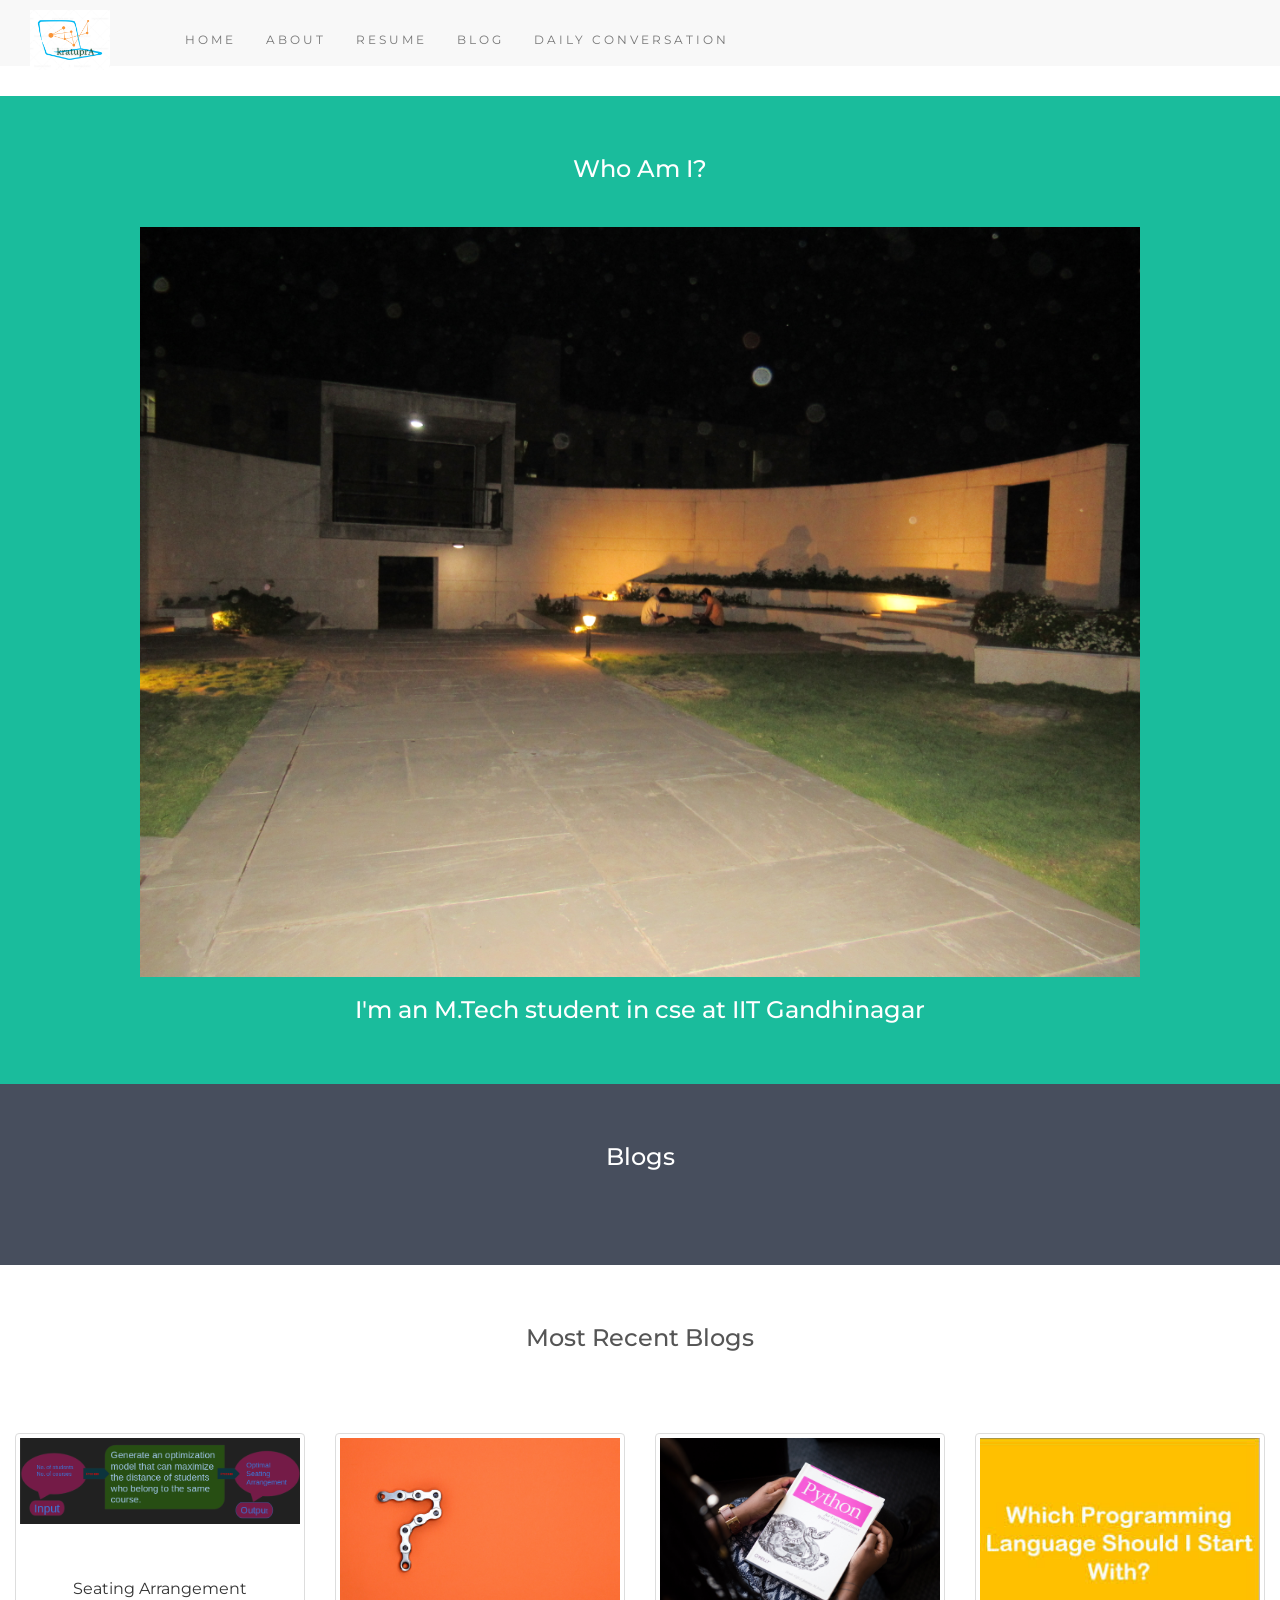
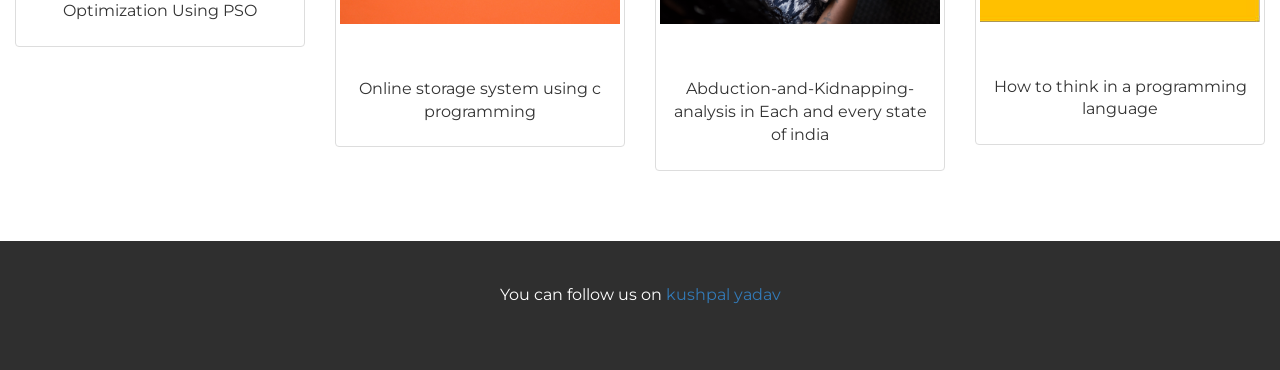
==== index.html @ 4f5bcd72 "Update index.html" ====
<!DOCTYPE html>
<html lang="en">
<head>
  <title>kratuprA</title>
  <meta charset="utf-8">
  <meta name="viewport" content="width=device-width, initial-scale=1">
  <link rel="stylesheet" href="https://maxcdn.bootstrapcdn.com/bootstrap/3.3.7/css/bootstrap.min.css">
  <link href="https://fonts.googleapis.com/css?family=Montserrat" rel="stylesheet">
  <script src="https://ajax.googleapis.com/ajax/libs/jquery/3.3.1/jquery.min.js"></script>
  <script src="https://maxcdn.bootstrapcdn.com/bootstrap/3.3.7/js/bootstrap.min.js"></script>
  <style>
  body {
    font: 20px Montserrat, sans-serif;
    line-height: 1.8;
    color: #f5f6f7;
  }
  div.polaroid {
  background-color: #001a1a; 
  box-shadow: 0 4px 8px 0 rgba(0, 0, 0, 0.2), 0 6px 20px 0 rgba(0, 0, 0, 0.19);
}  
  .centered {
  position: absolute;
  top: 50%;
  left: 50%;
  background-color:white;  
  transform: translate(-50%, -50%);
}  
  p {font-size: 16px;}
  .margin {margin-bottom: 45px;}
  .bg-1 { 
     margin-top:30px;
    background-color: #1abc9c; /* Green */
    color: #ffffff;
  }
  .bg-2 { 
    background-color: #474e5d; /* Dark Blue */
    color: #ffffff;
  }
  .bg-3 { 
    background-color: #ffffff; /* White */
    color: #555555;
  }
  .bg-4 { 
    background-color: #2f2f2f; /* Black Gray */
    color: #fff;
  }
  .container-fluid {
    padding-top: 40px;
    padding-bottom: 50px;
  }
  .navbar {
    padding-top: 15px;
    padding-bottom: 1px;
    border: 0;
    border-radius: 0;
    margin-bottom: 0;
    font-size: 12px;
    letter-spacing: 3px;
  }
  .navbar-nav  li a:hover {
    color: #1abc9c !important;
  }
  </style>
</head>
<body>

<!-- Navbar -->
<nav class="navbar navbar-default">
  <div class="container">
    <div class="navbar-header">
      <button type="button" class="navbar-toggle" data-toggle="collapse" data-target="#myNavbar">
        <span class="icon-bar"></span>
        <span class="icon-bar"></span>
        <span class="icon-bar"></span>                        
      </button>
      <p>
       <a class="navbar-brand" href="index.html">
      <img src="logo.png" class="img-responsive margin" style="position: absolute;margin-left:-40px;margin-top:-20px; " width="80" height="80" alt="Image">
      </a></p>
    </div>
    <div class="collapse navbar-collapse" id="myNavbar" style="position: absolute; padding-left:100px;z-index:1;">
      <ul class="nav navbar-nav navbar-right">
        <li><a href="index.html">HOME</a></li>
        <li><a href="about.html">ABOUT</a></li>
        <li><a href="resume.html">RESUME</a></li>
        <li><a href="blog.html">BLOG</a></li>
         <li><a href="daily_c.html">DAILY CONVERSATION</a></li>
      </ul>
    </div>
  </div>
</nav>
<!-- First Container -->
<div class="container-fluid bg-1 text-center">
  <h3 class="margin">Who Am I?</h3>
  <img src="back.jpg" class="img-responsive" width="80%" style="display:inline" alt="kush">
  
  <h3>I'm an M.Tech student in cse at IIT Gandhinagar</h3>
</div>

<!-- Second Container -->
<div class="container-fluid bg-2 text-center">
  <h3 class="margin">Blogs</h3>
  <p></p>
</div>

<!-- Third Container (Grid) -->
<div class="container-fluid bg-3 text-center">    
  <h3 class="margin">Most Recent Blogs</h3><br>
  <div class="row">
    <div class="col-md-3">
      <div class="thumbnail">
        <a href="https://medium.com/@yadavkush76/seating-arrangement-optimization-using-pso-particle-swarm-optimization-b7c608743355?postPublishedType=repub" target="_blank">
          <img src="kushpal_seat_arrangement.png" class="img-responsive margin" alt="Lights" style="width:100%">
          <div class="caption">
            <p>Seating Arrangement Optimization Using PSO</p>
          </div>
        </a>
      </div>
      </div>
    <div class="col-md-3">
      <div class="thumbnail">
        <a href="https://github.com/kushpal/Online-cloud-storage-system-using-C/blob/master/README.md" target="_blank">
          <img src="1st.jpg" class="img-responsive margin" alt="Lights" style="width:100%">
          <div class="caption">
            <p>Online storage system using c programming</p>
          </div>
        </a>
      </div>
      </div>
 <div class="col-md-3">
      <div class="thumbnail">
        <a href="https://github.com/kushpal/Abduction-and-Kidnapping-analysis/blob/master/README.md" target="_blank">
          <img src="2nd.jpg" class="img-responsive margin" alt="Lights" style="width:100%">
          <div class="caption">
            <p>Abduction-and-Kidnapping-analysis in Each and every state of india</p>
          </div>
        </a>
      </div>
   </div>
      <div class="col-md-3">
      <div class="thumbnail">
        <a href="https://github.com/kushpal/How-to-think-in-a-programming-language" target="_blank">
          <img src="language.jpeg" class="img-responsive margin" alt="Lights" style="width:100%">
          <div class="caption">
            <p>How to think in a programming language</p>
          </div>
        </a>
      </div>
      
</div>
    
  </div>
  </div>
<!-- Footer -->
<footer class="container-fluid bg-4 text-center">
  <p>You can follow us on <a href="about.html">kushpal yadav</a></p> 
</footer>

</body>
</html>
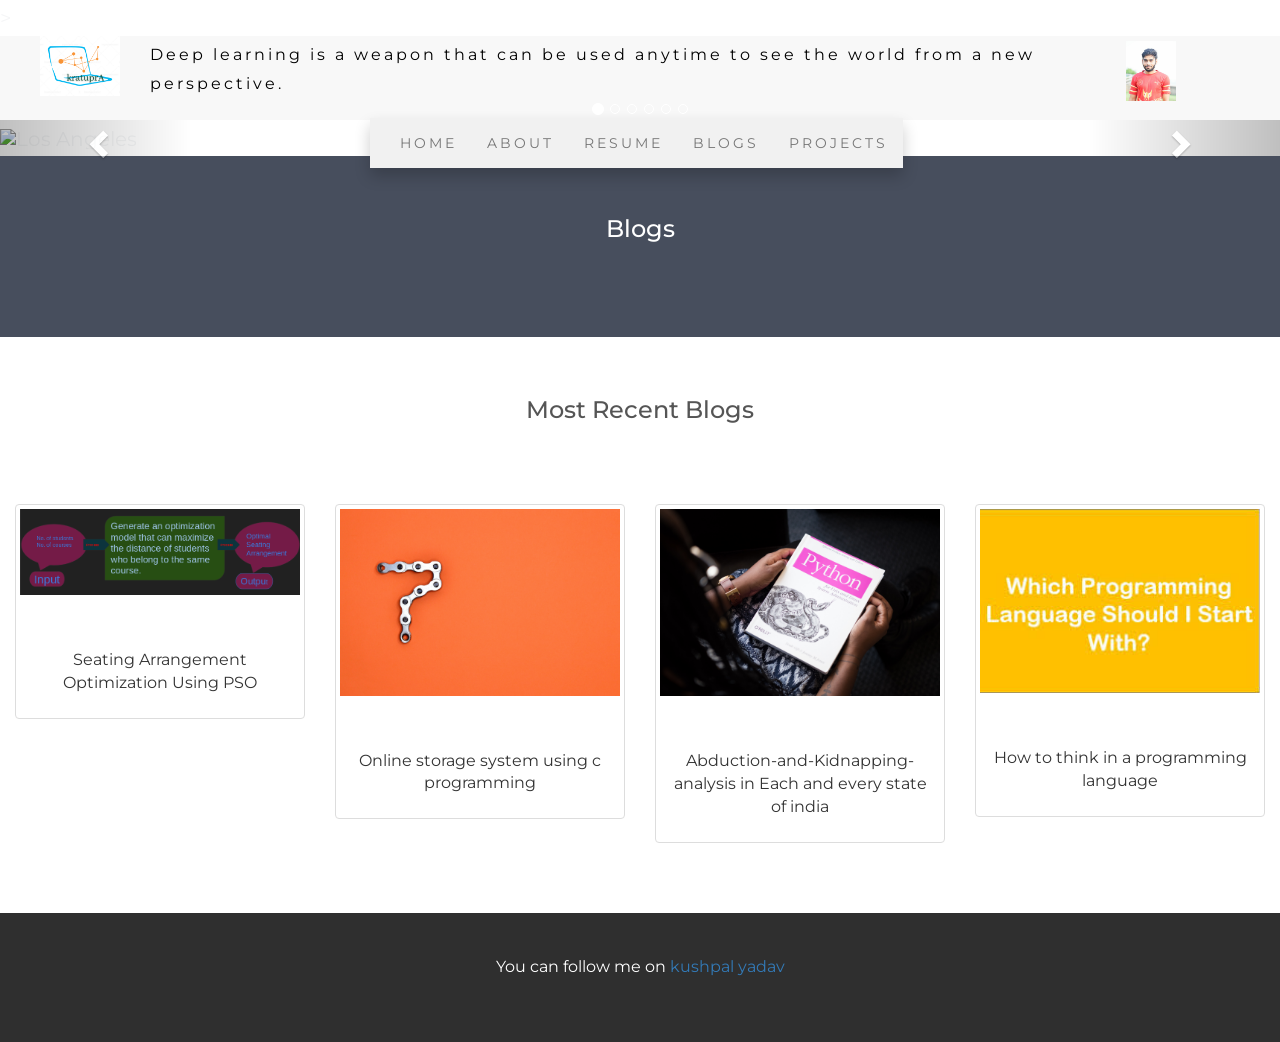
==== commit 1becf6a0: "Update index.html" ====
--- a/index.html
+++ b/index.html
@@ -6,8 +6,10 @@
   <meta name="viewport" content="width=device-width, initial-scale=1">
   <link rel="stylesheet" href="https://maxcdn.bootstrapcdn.com/bootstrap/3.3.7/css/bootstrap.min.css">
   <link href="https://fonts.googleapis.com/css?family=Montserrat" rel="stylesheet">
-  <script src="https://ajax.googleapis.com/ajax/libs/jquery/3.3.1/jquery.min.js"></script>
-  <script src="https://maxcdn.bootstrapcdn.com/bootstrap/3.3.7/js/bootstrap.min.js"></script>
+  <meta name="viewport" content="width=device-width, initial-scale=1">
+  <link rel="stylesheet" href="https://maxcdn.bootstrapcdn.com/bootstrap/3.4.1/css/bootstrap.min.css">
+  <script src="https://ajax.googleapis.com/ajax/libs/jquery/3.4.1/jquery.min.js"></script>
+  <script src="https://maxcdn.bootstrapcdn.com/bootstrap/3.4.1/js/bootstrap.min.js"></script>
   <style>
   body {
     font: 20px Montserrat, sans-serif;
@@ -54,13 +56,78 @@
     border: 0;
     border-radius: 0;
     margin-bottom: 0;
-    font-size: 12px;
+    font-size: 14px;
     letter-spacing: 3px;
   }
   .navbar-nav  li a:hover {
     color: #1abc9c !important;
   }
+
+
+
+.dropdown-content {
+  display: none;
+  position: absolute;
+  background-color: #f1f1f1;
+  min-width: 160px;
+  overflow: auto;
+  box-shadow: 0px 8px 16px 0px rgba(0,0,0,0.2);
+  z-index: 1;
+}
+
+.dropdown-content a {
+  color: black;
+  padding: 12px 16px;
+  text-decoration: none;
+  display: block;
+}
+
+.dropdown a:hover {
+	background-color: #ddd; 
+}
+
+.show {
+	display: block;
+}
+
+
+
+.clearfix {
+  overflow: auto;
+  text-decoration: none;
+  margin-left:80px;
+  margin-top: -20px;
+
+}
+
+.img2 {
+  float: right;
+}
+
+
+.sidenav{background-color:#111;height:98%;left:0;overflow-x:hidden;padding-top:60px;position:fixed;top:0;transition:.5s;width:0;z-index:2;}
+.sidenavR{background-color:#111;height:98%;overflow-x:hidden;padding-top:60px;  position:fixed;right:0;top:0;transition:.5s;width:0;z-index:2;}
+.sidenav a,.sidenavR a{color:#818181;display:block;font-size:25px;padding:8px 8px 8px 32px;text-decoration:none;transition:.3s;}
+.sidenav a:hover,.offcanvas a:focus,.sidenavR a:hover,.offcanvas a:focus{color:#f1f1f1;}
+.sidenav .closebtn,.sidenavR .closebtn{font-size:36px;margin-left:50px;position:absolute;right:25px;top:0;}
+@media screen and max-height 450px {
+.sidenav,.sidenavR{padding-top:15px; }
+.sidenav a,.sidenavR a{font-size:18px;}
+}
+
+
   </style>
+
+<script type="text/javascript"> 
+
+    function openNavR() {
+        document.getElementById("mySidenavR").style.width = "450px";
+    }
+
+    function closeNavR() {
+        document.getElementById("mySidenavR").style.width = "0";
+    }</script>>
+
 </head>
 <body>
 
@@ -74,28 +141,113 @@
         <span class="icon-bar"></span>                        
       </button>
       <p>
-       <a class="navbar-brand" href="index.html">
-      <img src="logo.png" class="img-responsive margin" style="position: absolute;margin-left:-40px;margin-top:-20px; " width="80" height="80" alt="Image">
-      </a></p>
+       <a class="navbar-brand" href="index.html" >
+      <img src="logo.png" class="img-responsive margin" style="position: absolute;margin-left:-30px;margin-top:-30px; " width="80" height="60" alt="Image">
+      </a>
+<div class="clearfix">
+  <span style="font-size:30px;cursor:pointer" onclick="openNavR()">
+                <img class="img2" src="new_cv.jpg" alt="Pineapple" width="50" height="60"></span>
+  <p style="color: black;">Deep learning is a weapon that can be used anytime to see the world from a new perspective.</p>
+</div>
+
+  </p>
+
+
+<div id="mySidenavR" class="sidenavR">
+    <a href="javascript:void(0)" class="closebtn" onclick="closeNavR()">×</a>
+   <h3 style="text-align: center;">Hey.</h3>
+   <p style="padding-right:20px;padding-left: 20px;">Welcome. My name is Kushpal Yadav and I am from Gwalior, Madhya Pradesh, India and am now a rising 2nd-year student at IIT Gandhinagar pursuing a Master's degree in Computer Science. I am interested in software engineering, data science, and machine learning and am looking to apply those skills in the technology industry.</p>
+</div>
+
+
     </div>
-    <div class="collapse navbar-collapse" id="myNavbar" style="position: absolute; padding-left:100px;z-index:1;">
-      <ul class="nav navbar-nav navbar-right">
+    <div class="collapse navbar-collapse dropdown-content" id="myNavbar" style="margin-left:300px;margin-top:67px;">
+      <ul class="nav navbar-nav navbar-right ">
         <li><a href="index.html">HOME</a></li>
         <li><a href="about.html">ABOUT</a></li>
         <li><a href="resume.html">RESUME</a></li>
-        <li><a href="blog.html">BLOG</a></li>
-         <li><a href="daily_c.html">DAILY CONVERSATION</a></li>
+        <li><a href="blog.html">BLOGS</a></li>
+         <li><a href="daily_c.html">PROJECTS</a></li>
       </ul>
     </div>
   </div>
 </nav>
-<!-- First Container -->
-<div class="container-fluid bg-1 text-center">
-  <h3 class="margin">Who Am I?</h3>
-  <img src="back.jpg" class="img-responsive" width="80%" style="display:inline" alt="kush">
+
+  <div id="myCarousel" class="carousel slide" data-ride="carousel">
+    <!-- Indicators -->
+    <ol class="carousel-indicators">
+      <li data-target="#myCarousel" data-slide-to="0" class="active"></li>
+      <li data-target="#myCarousel" data-slide-to="1"></li>
+      <li data-target="#myCarousel" data-slide-to="2"></li>
+      <li data-target="#myCarousel" data-slide-to="3"></li>
+      <li data-target="#myCarousel" data-slide-to="4"></li>
+      <li data-target="#myCarousel" data-slide-to="5"></li>
+    </ol>
+
+    <!-- Wrapper for slides -->
+    <div class="carousel-inner">
+
+      <div class="item active">
+        <img src="gecom.gif" alt="Los Angeles" style="width:100%;display:inline-block;max-height:30%;">
+        <div class="carousel-caption">
+         
+          <p >source: ge.com </p>
+        </div>
+      </div>
+
+      <div class="item">
+        <img src="recroio.gif" alt="Chicago" style="width:100%;display:inline-block;max-height:30%;">
+        <div class="carousel-caption">
+          <p>source: recro.io</p>
+        </div>
+      </div>
+    
+      <div class="item">
+        <img src="gn.gif" alt="New York" style="width:100%;display:inline-block;max-height:30%;">
+        <div class="carousel-caption">
+          
+          <p>source: marktechpost.com </p>
+        </div>
+      </div>
+
+
+      <div class="item">
+        <img src="dribbblecom.gif" alt="New York" style="width:100%;display:inline-block;max-height:30%;">
+        <div class="carousel-caption">
+        
+          <p>source: dribbble.com</p>
+        </div>
+      </div>
+
+      <div class="item">
+        <img src="mv.gif" alt="New York" style="width:100%;display:inline-block;max-height:30%;">
+        <div class="carousel-caption">
+         
+          <p>source: </p>
+        </div>
+      </div>
+
+      <div class="item">
+        <img src="mediumcom.gif" alt="New York" style="width:100%;display:inline-block;max-height:30%;">
+        <div class="carousel-caption">
+          <p>source: medium.com</p>
+        </div>
+      </div>
   
-  <h3>I'm an M.Tech student in cse at IIT Gandhinagar</h3>
-</div>
+    </div>
+
+    <!-- Left and right controls -->
+    <a class="left carousel-control" href="#myCarousel" data-slide="prev">
+      <span class="glyphicon glyphicon-chevron-left"></span>
+      <span class="sr-only">Previous</span>
+    </a>
+    <a class="right carousel-control" href="#myCarousel" data-slide="next">
+      <span class="glyphicon glyphicon-chevron-right"></span>
+      <span class="sr-only">Next</span>
+    </a>
+  </div>
+
+
 
 <!-- Second Container -->
 <div class="container-fluid bg-2 text-center">
@@ -153,7 +305,7 @@
   </div>
 <!-- Footer -->
 <footer class="container-fluid bg-4 text-center">
-  <p>You can follow us on <a href="about.html">kushpal yadav</a></p> 
+  <p>You can follow me on <a href="about.html">kushpal yadav</a></p> 
 </footer>
 
 </body>
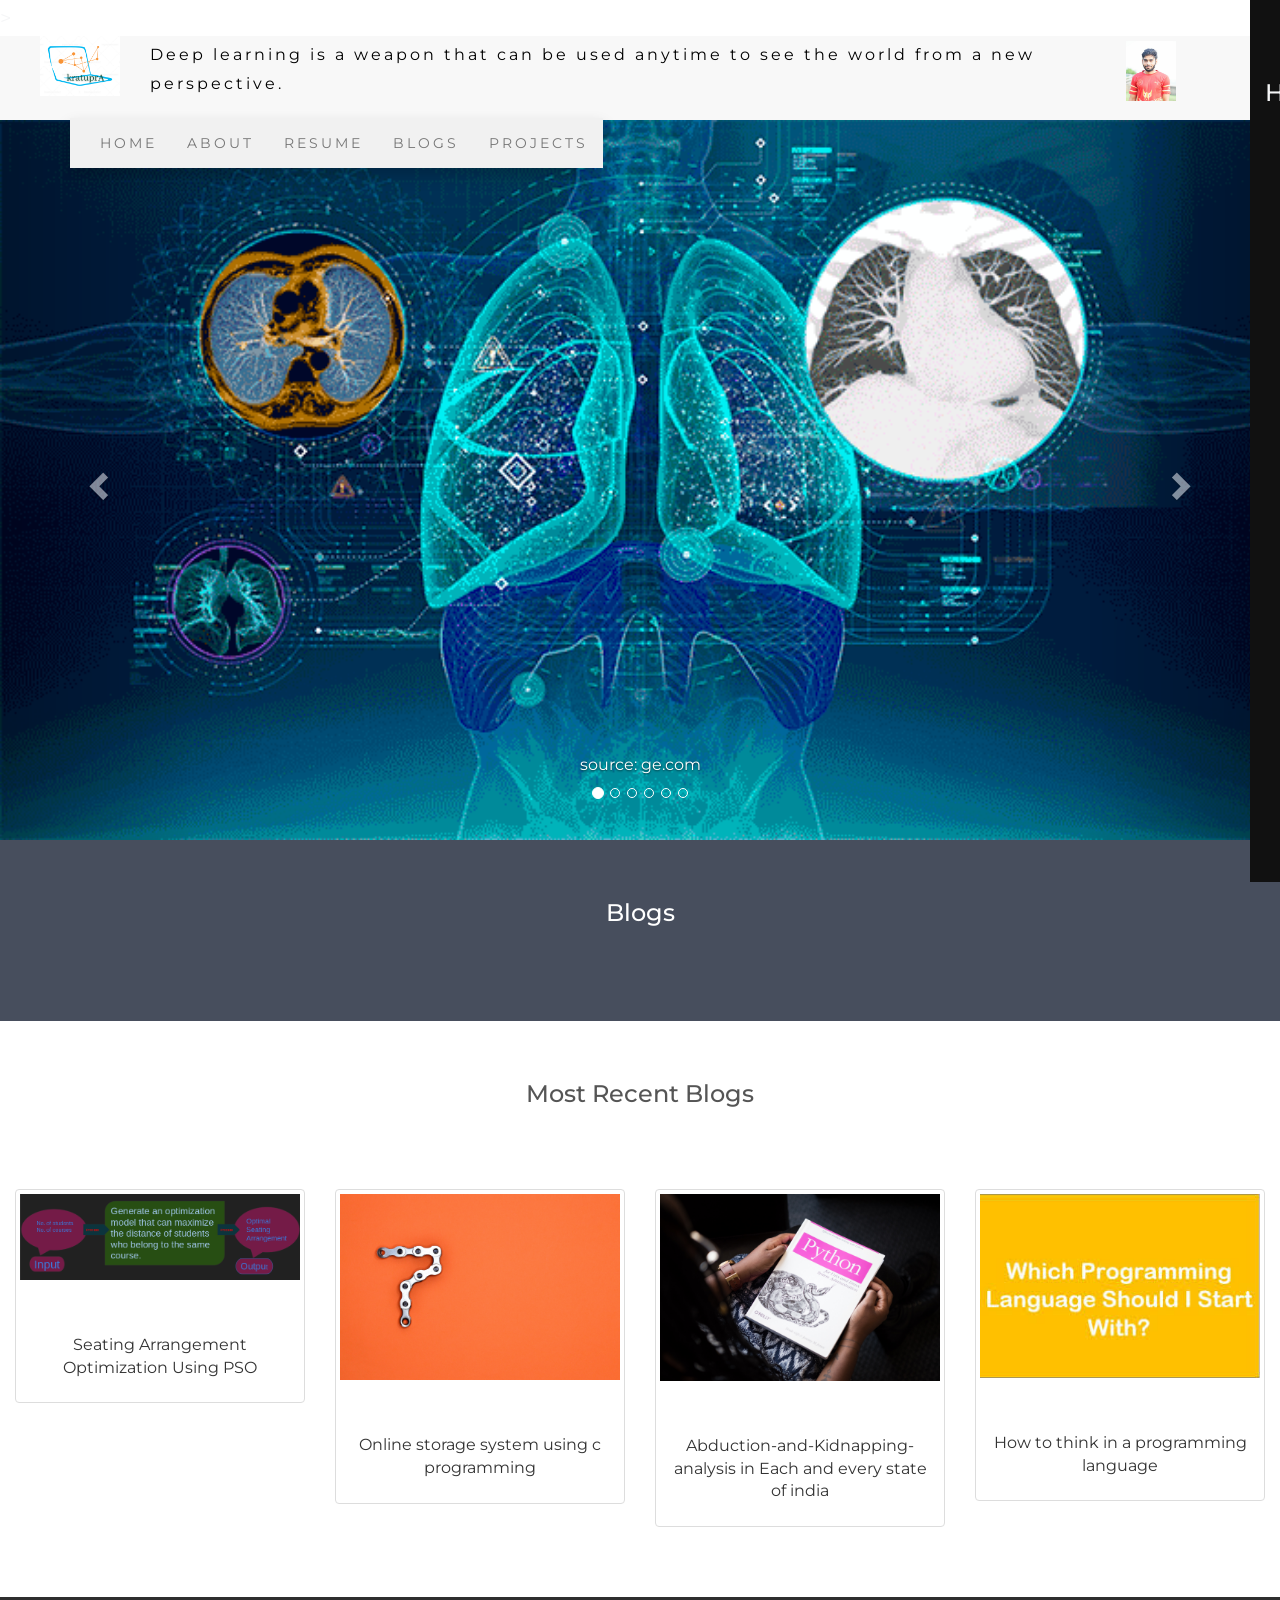
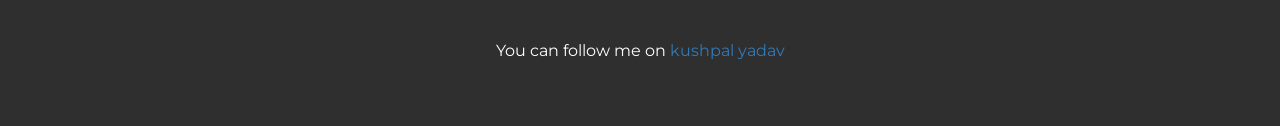
==== commit 04ca941b: "Update index.html" ====
--- a/index.html
+++ b/index.html
@@ -121,7 +121,7 @@
 <script type="text/javascript"> 
 
     function openNavR() {
-        document.getElementById("mySidenavR").style.width = "450px";
+        document.getElementById("mySidenavR").style.width = "30%";
     }
 
     function closeNavR() {
@@ -153,7 +153,7 @@
   </p>
 
 
-<div id="mySidenavR" class="sidenavR">
+<div id="mySidenavR" class="sidenavR container">
     <a href="javascript:void(0)" class="closebtn" onclick="closeNavR()">×</a>
    <h3 style="text-align: center;">Hey.</h3>
    <p style="padding-right:20px;padding-left: 20px;">Welcome. My name is Kushpal Yadav and I am from Gwalior, Madhya Pradesh, India and am now a rising 2nd-year student at IIT Gandhinagar pursuing a Master's degree in Computer Science. I am interested in software engineering, data science, and machine learning and am looking to apply those skills in the technology industry.</p>
@@ -161,7 +161,7 @@
 
 
     </div>
-    <div class="collapse navbar-collapse dropdown-content" id="myNavbar" style="margin-left:300px;margin-top:67px;">
+    <div class="collapse navbar-collapse dropdown-content" id="myNavbar" style="margin-top:67px;">
       <ul class="nav navbar-nav navbar-right ">
         <li><a href="index.html">HOME</a></li>
         <li><a href="about.html">ABOUT</a></li>
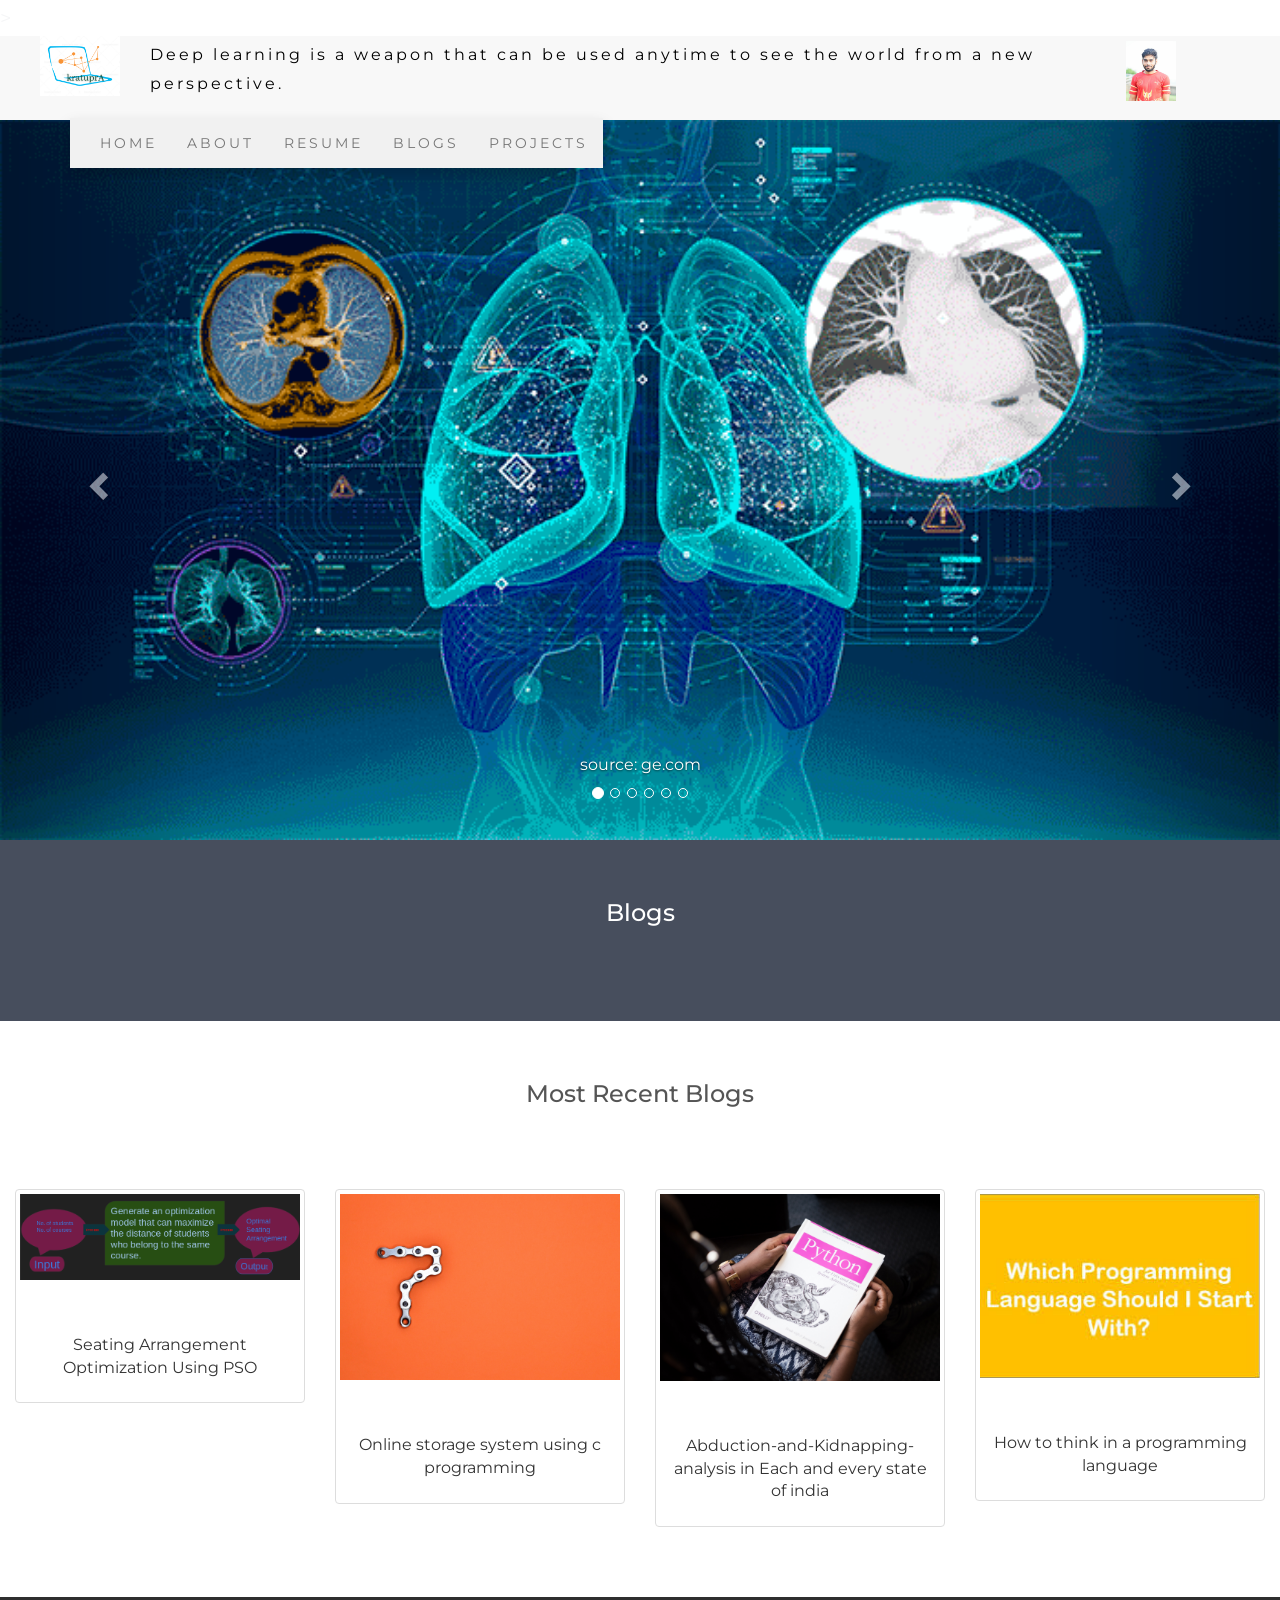
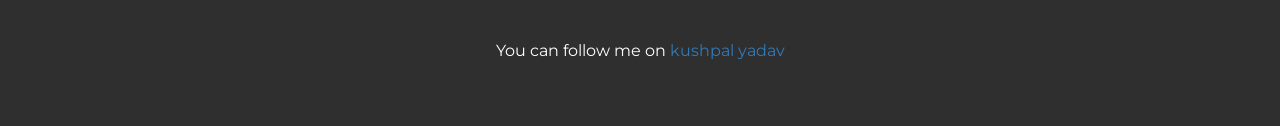
==== commit f6d0864e: "Update index.html" ====
--- a/index.html
+++ b/index.html
@@ -121,7 +121,7 @@
 <script type="text/javascript"> 
 
     function openNavR() {
-        document.getElementById("mySidenavR").style.width = "30%";
+        document.getElementById("mySidenavR").style.width = "60%";
     }
 
     function closeNavR() {
@@ -153,7 +153,7 @@
   </p>
 
 
-<div id="mySidenavR" class="sidenavR container">
+<div id="mySidenavR" class="sidenavR">
     <a href="javascript:void(0)" class="closebtn" onclick="closeNavR()">×</a>
    <h3 style="text-align: center;">Hey.</h3>
    <p style="padding-right:20px;padding-left: 20px;">Welcome. My name is Kushpal Yadav and I am from Gwalior, Madhya Pradesh, India and am now a rising 2nd-year student at IIT Gandhinagar pursuing a Master's degree in Computer Science. I am interested in software engineering, data science, and machine learning and am looking to apply those skills in the technology industry.</p>
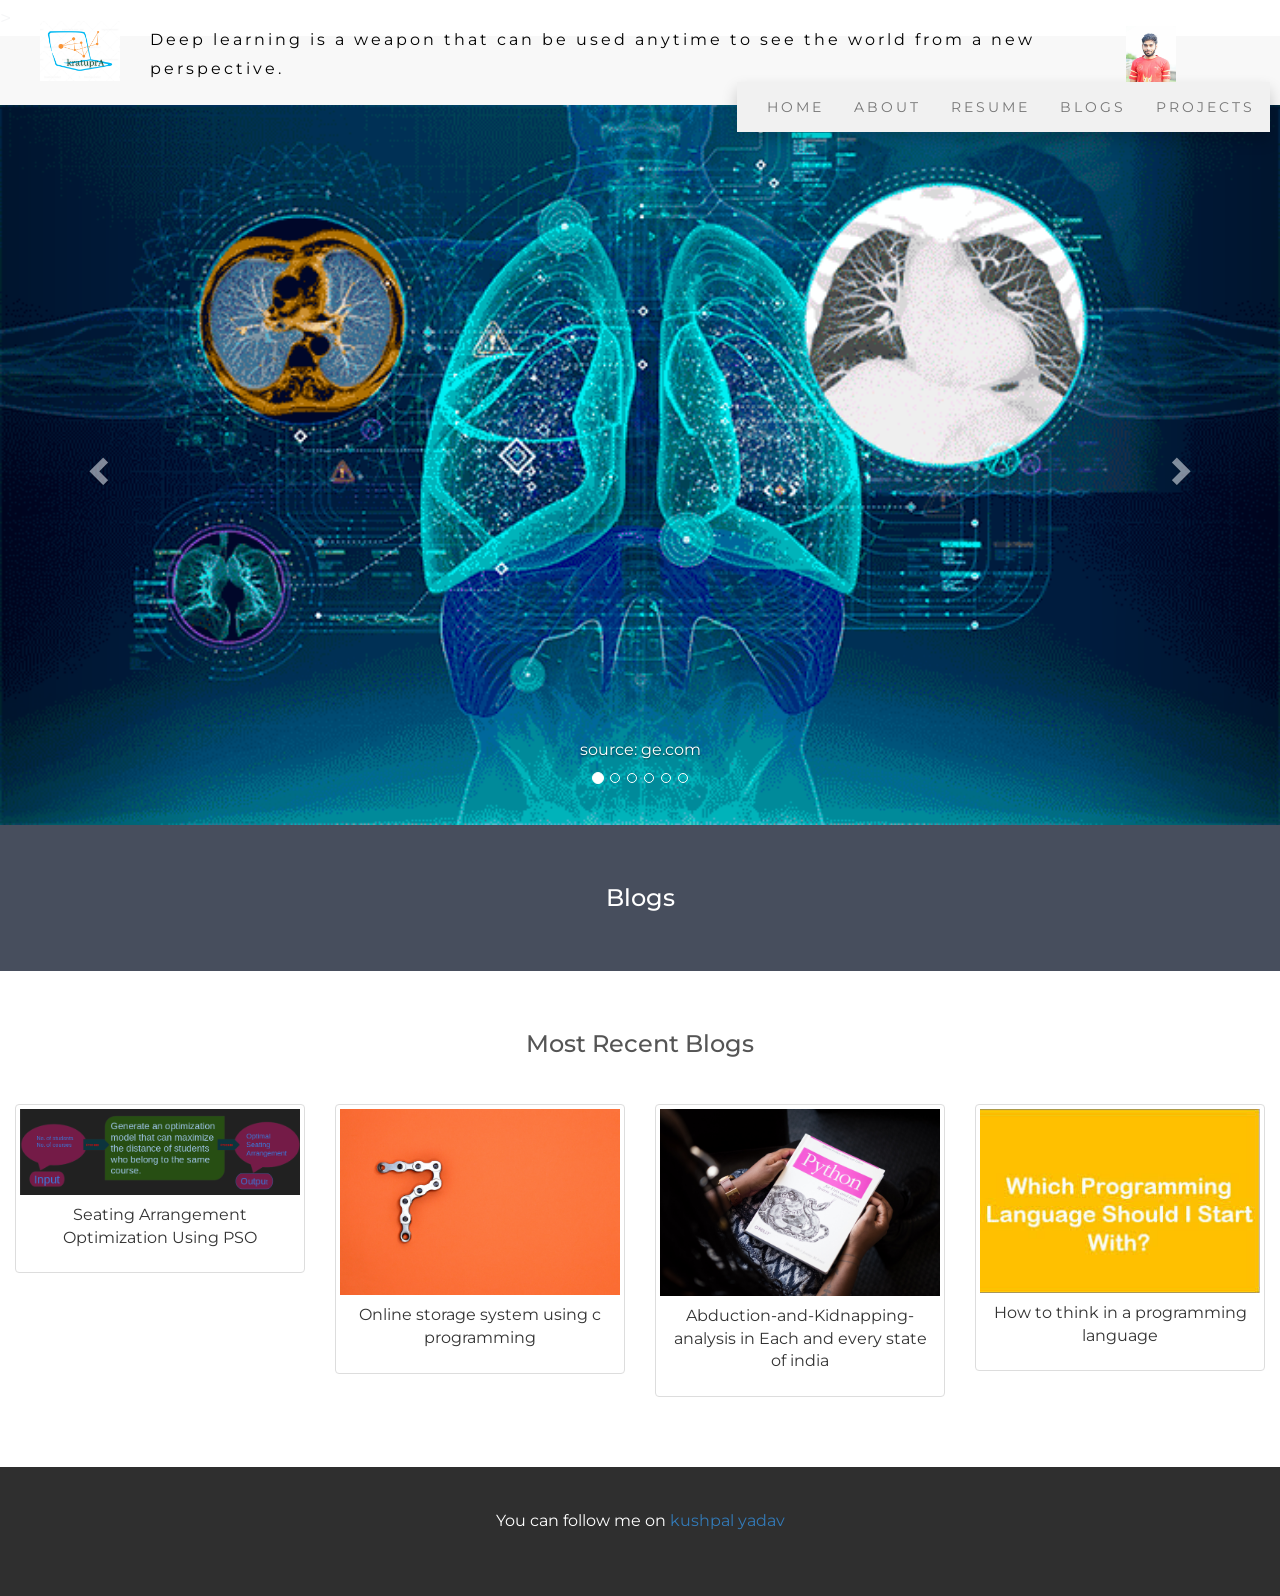
==== commit 4edf26da: "Update index.html" ====
--- a/index.html
+++ b/index.html
@@ -28,7 +28,6 @@
   transform: translate(-50%, -50%);
 }  
   p {font-size: 16px;}
-  .margin {margin-bottom: 45px;}
   .bg-1 { 
      margin-top:30px;
     background-color: #1abc9c; /* Green */
@@ -51,7 +50,7 @@
     padding-bottom: 50px;
   }
   .navbar {
-    padding-top: 15px;
+    padding-top:0;
     padding-bottom: 1px;
     border: 0;
     border-radius: 0;
@@ -67,7 +66,9 @@
 
 .dropdown-content {
   display: none;
-  position: absolute;
+  position: fixed;
+  top:15px;
+  right:10px;
   background-color: #f1f1f1;
   min-width: 160px;
   overflow: auto;
@@ -106,7 +107,7 @@
 
 
 .sidenav{background-color:#111;height:98%;left:0;overflow-x:hidden;padding-top:60px;position:fixed;top:0;transition:.5s;width:0;z-index:2;}
-.sidenavR{background-color:#111;height:98%;overflow-x:hidden;padding-top:60px;  position:fixed;right:0;top:0;transition:.5s;width:0;z-index:2;}
+.sidenavR{background-color:#111;height:98%;overflow-x:hidden;padding-top:60px;  position:fixed;right:0;top:0;transition:.5s;width:0;z-index:100;}
 .sidenav a,.sidenavR a{color:#818181;display:block;font-size:25px;padding:8px 8px 8px 32px;text-decoration:none;transition:.3s;}
 .sidenav a:hover,.offcanvas a:focus,.sidenavR a:hover,.offcanvas a:focus{color:#f1f1f1;}
 .sidenav .closebtn,.sidenavR .closebtn{font-size:36px;margin-left:50px;position:absolute;right:25px;top:0;}
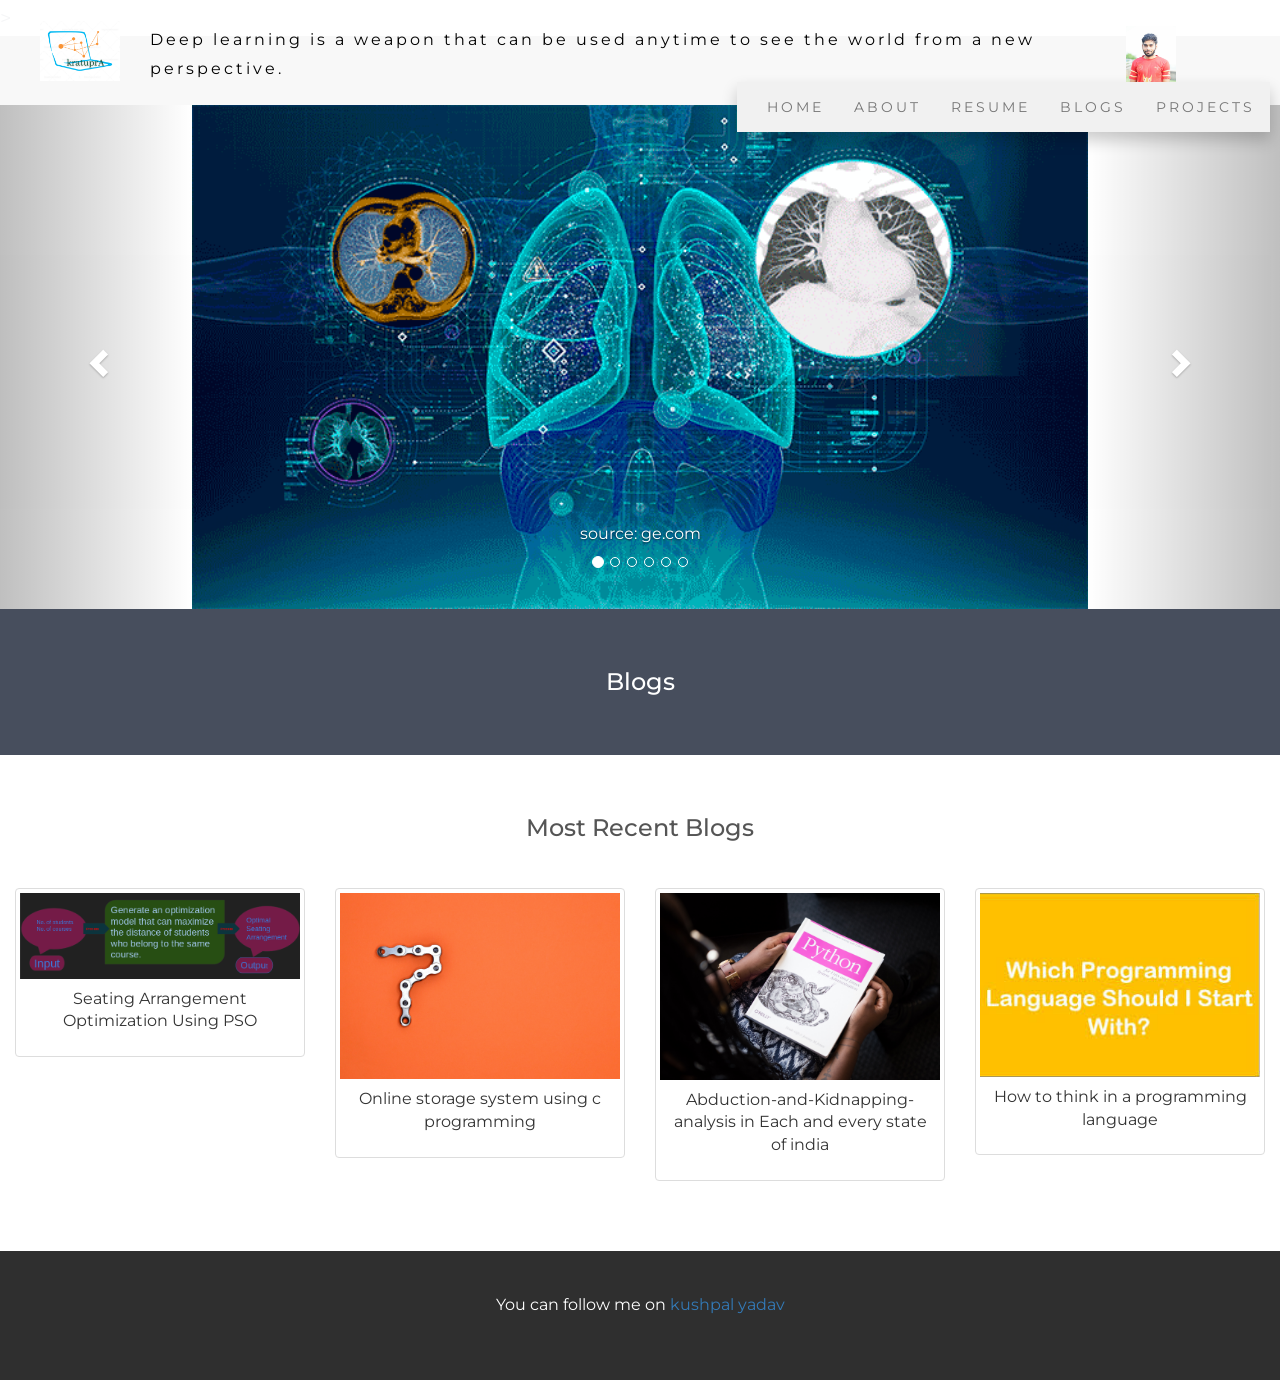
==== commit aeaa3de6: "Update index.html" ====
--- a/index.html
+++ b/index.html
@@ -186,7 +186,7 @@
     </ol>
 
     <!-- Wrapper for slides -->
-    <div class="carousel-inner">
+    <div class="carousel-inner" style="max-height:30%;width:70%;left:15%;">
 
       <div class="item active">
         <img src="gecom.gif" alt="Los Angeles" style="width:100%;display:inline-block;max-height:30%;">
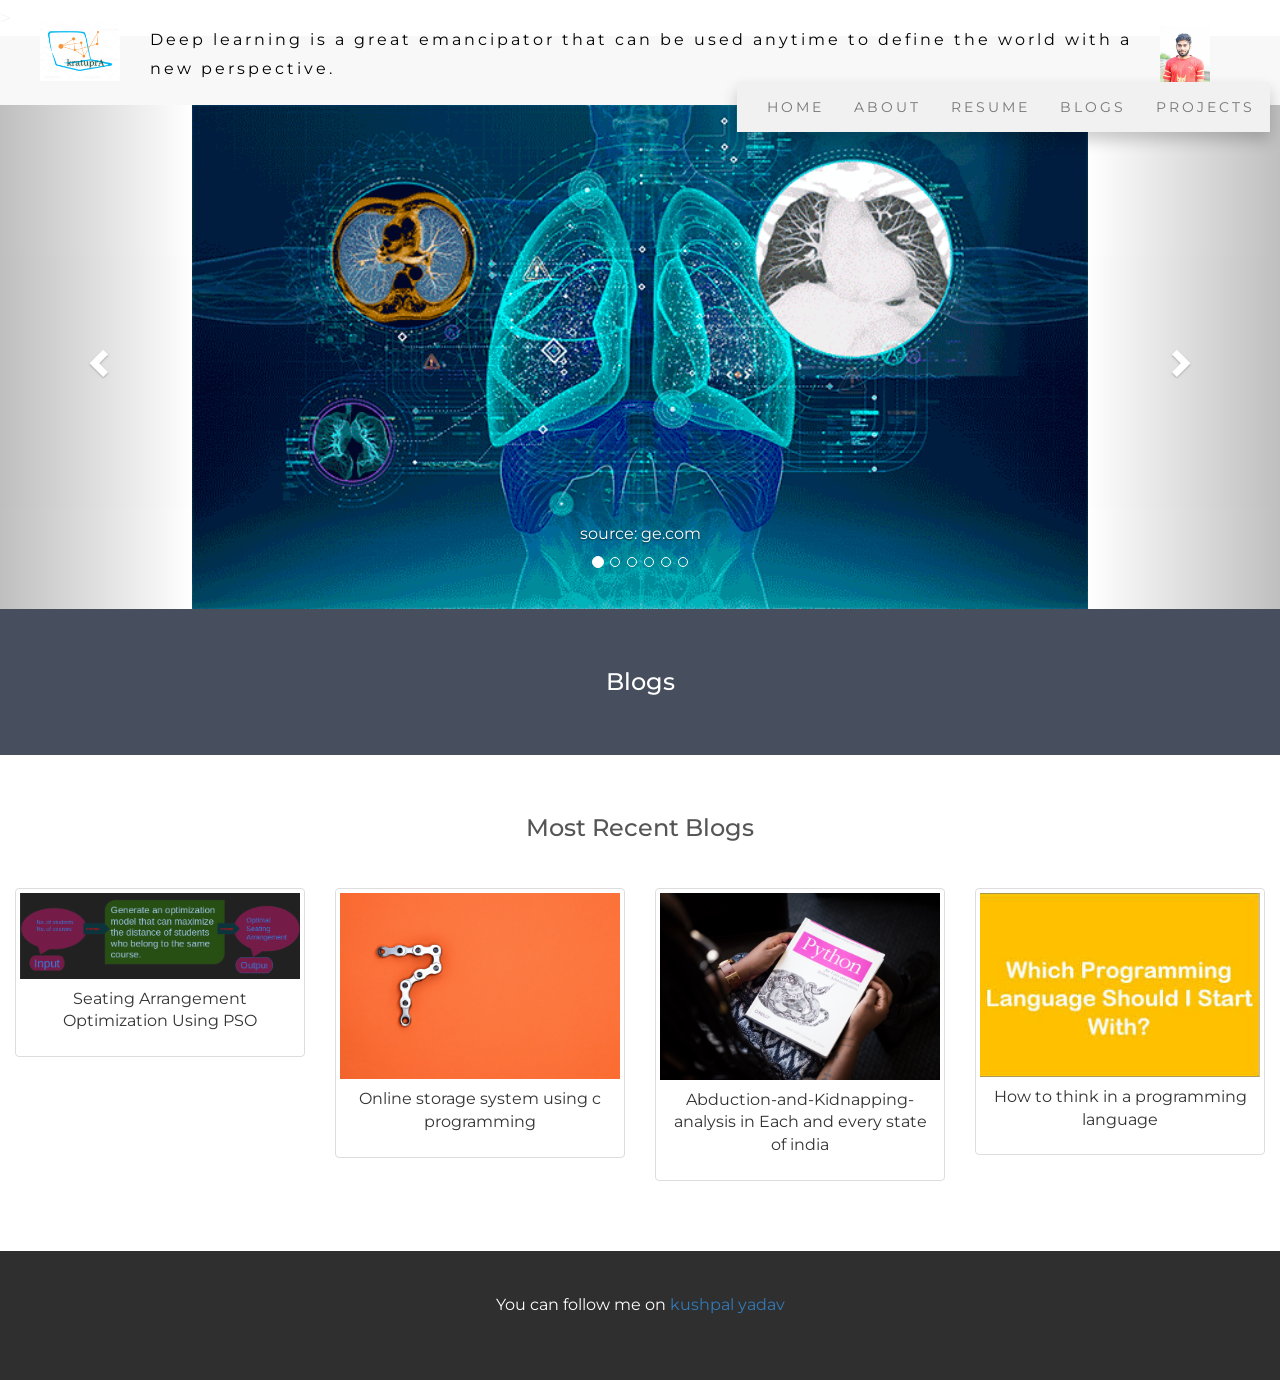
==== commit 6604109b: "Update index.html" ====
--- a/index.html
+++ b/index.html
@@ -148,7 +148,7 @@
 <div class="clearfix">
   <span style="font-size:30px;cursor:pointer" onclick="openNavR()">
                 <img class="img2" src="new_cv.jpg" alt="Pineapple" width="50" height="60"></span>
-  <p style="color: black;">Deep learning is a weapon that can be used anytime to see the world from a new perspective.</p>
+  <p style="color: black;">Deep learning is a great emancipator that can be used anytime to define the world with a new perspective.</p>
 </div>
 
   </p>
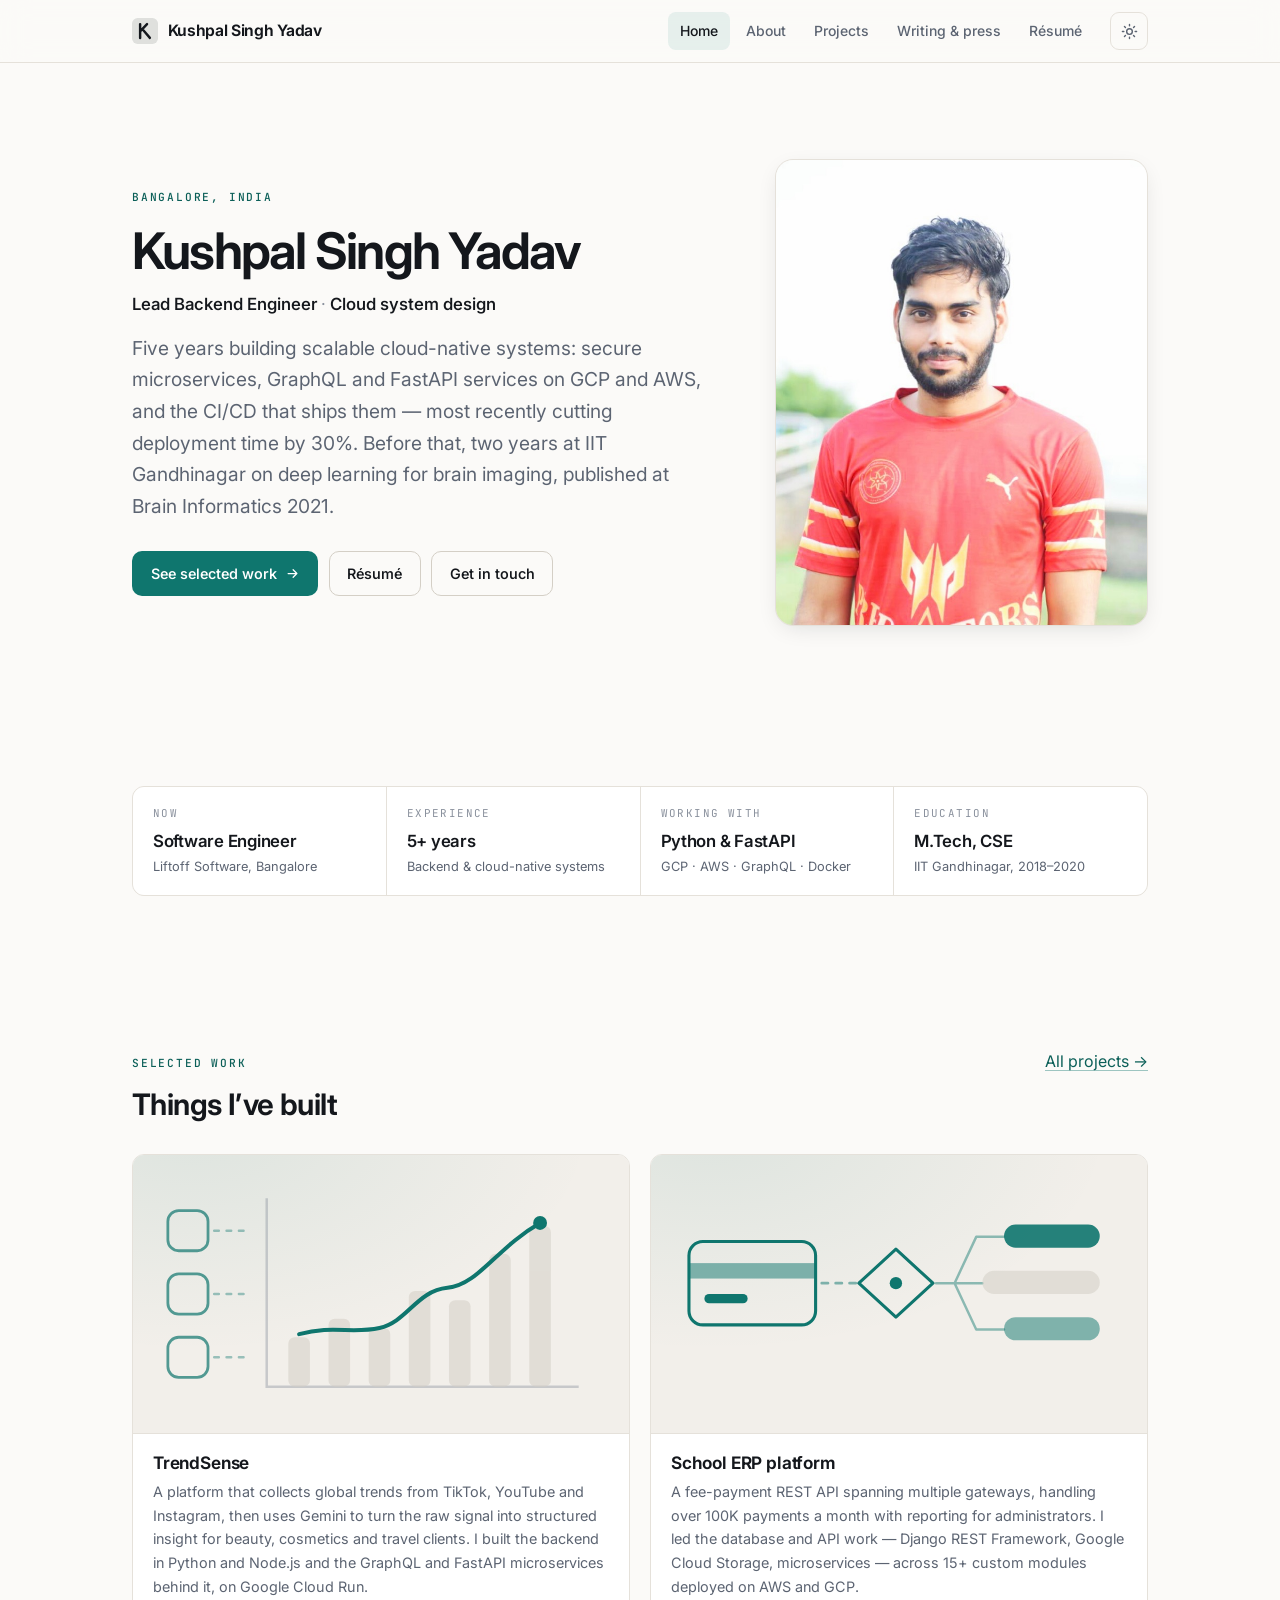
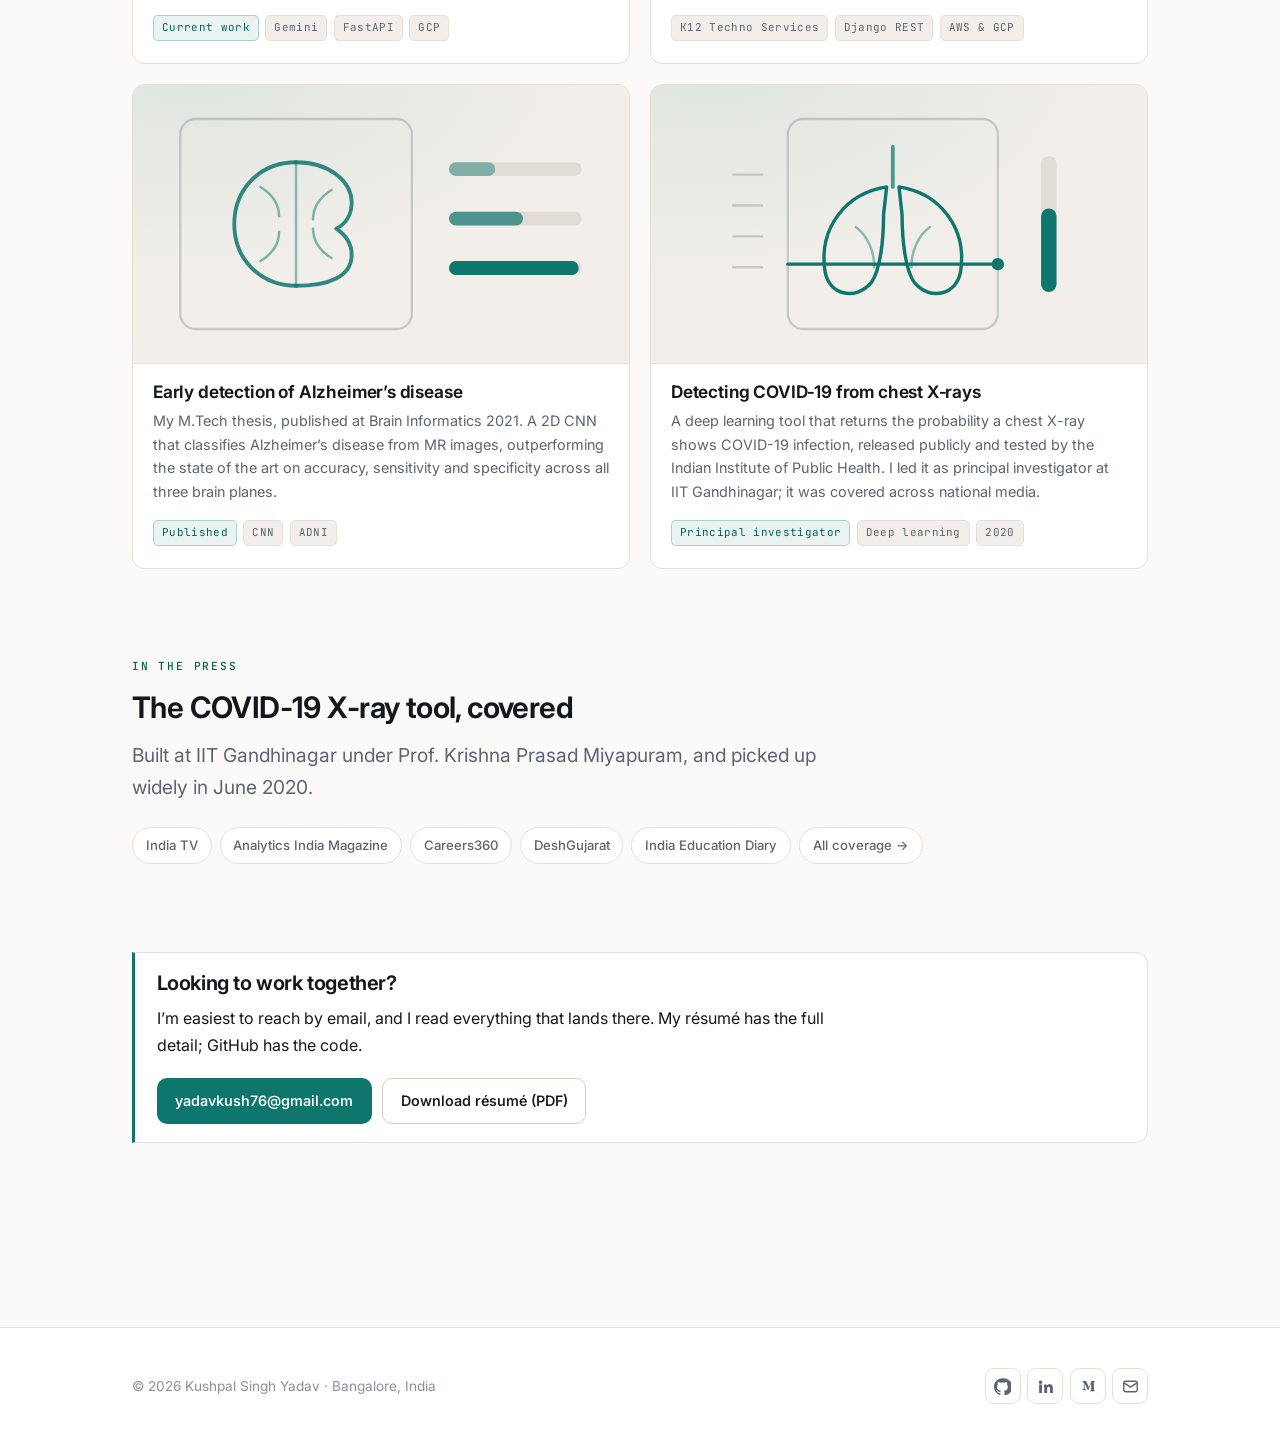
==== commit 56efee8f: "Update site content from latest resume Refresh every page against the current resume: Liftoff Softwa" ====
--- a/index.html
+++ b/index.html
@@ -1,313 +1,314 @@
 <!DOCTYPE html>
 <html lang="en">
 <head>
-  <title>kratuprA</title>
-  <meta charset="utf-8">
-  <meta name="viewport" content="width=device-width, initial-scale=1">
-  <link rel="stylesheet" href="https://maxcdn.bootstrapcdn.com/bootstrap/3.3.7/css/bootstrap.min.css">
-  <link href="https://fonts.googleapis.com/css?family=Montserrat" rel="stylesheet">
-  <meta name="viewport" content="width=device-width, initial-scale=1">
-  <link rel="stylesheet" href="https://maxcdn.bootstrapcdn.com/bootstrap/3.4.1/css/bootstrap.min.css">
-  <script src="https://ajax.googleapis.com/ajax/libs/jquery/3.4.1/jquery.min.js"></script>
-  <script src="https://maxcdn.bootstrapcdn.com/bootstrap/3.4.1/js/bootstrap.min.js"></script>
-  <style>
-  body {
-    font: 20px Montserrat, sans-serif;
-    line-height: 1.8;
-    color: #f5f6f7;
-  }
-  div.polaroid {
-  background-color: #001a1a; 
-  box-shadow: 0 4px 8px 0 rgba(0, 0, 0, 0.2), 0 6px 20px 0 rgba(0, 0, 0, 0.19);
-}  
-  .centered {
-  position: absolute;
-  top: 50%;
-  left: 50%;
-  background-color:white;  
-  transform: translate(-50%, -50%);
-}  
-  p {font-size: 16px;}
-  .bg-1 { 
-     margin-top:30px;
-    background-color: #1abc9c; /* Green */
-    color: #ffffff;
-  }
-  .bg-2 { 
-    background-color: #474e5d; /* Dark Blue */
-    color: #ffffff;
-  }
-  .bg-3 { 
-    background-color: #ffffff; /* White */
-    color: #555555;
-  }
-  .bg-4 { 
-    background-color: #2f2f2f; /* Black Gray */
-    color: #fff;
-  }
-  .container-fluid {
-    padding-top: 40px;
-    padding-bottom: 50px;
-  }
-  .navbar {
-    padding-top:0;
-    padding-bottom: 1px;
-    border: 0;
-    border-radius: 0;
-    margin-bottom: 0;
-    font-size: 14px;
-    letter-spacing: 3px;
-  }
-  .navbar-nav  li a:hover {
-    color: #1abc9c !important;
-  }
-
-
-
-.dropdown-content {
-  display: none;
-  position: fixed;
-  top:15px;
-  right:10px;
-  background-color: #f1f1f1;
-  min-width: 160px;
-  overflow: auto;
-  box-shadow: 0px 8px 16px 0px rgba(0,0,0,0.2);
-  z-index: 1;
+<meta charset="utf-8">
+<meta name="viewport" content="width=device-width, initial-scale=1">
+<title>Kushpal Singh Yadav — Backend Engineer</title>
+<meta name="description" content="Backend engineer in Bangalore with 5+ years building scalable cloud-native systems — microservices, GraphQL and FastAPI on GCP and AWS. M.Tech from IIT Gandhinagar with published research in brain imaging.">
+<link rel="canonical" href="https://kushpal.github.io/">
+<meta name="author" content="Kushpal Singh Yadav">
+<meta name="theme-color" content="#fbfaf8" media="(prefers-color-scheme: light)">
+<meta name="theme-color" content="#0c0e11" media="(prefers-color-scheme: dark)">
+<link rel="icon" href="assets/img/favicon.svg" type="image/svg+xml">
+
+<meta property="og:type" content="website">
+<meta property="og:site_name" content="Kushpal Singh Yadav">
+<meta property="og:title" content="Kushpal Singh Yadav — Backend Engineer">
+<meta property="og:description" content="Backend engineer in Bangalore building scalable cloud-native systems on GCP and AWS.">
+<meta property="og:url" content="https://kushpal.github.io/">
+<meta property="og:image" content="https://kushpal.github.io/new_cv.jpg">
+<meta name="twitter:card" content="summary">
+
+<link rel="preconnect" href="https://fonts.googleapis.com">
+<link rel="preconnect" href="https://fonts.gstatic.com" crossorigin>
+<link rel="stylesheet" href="https://fonts.googleapis.com/css2?family=Inter:wght@400..700&family=JetBrains+Mono:wght@400;500&display=swap">
+<link rel="stylesheet" href="assets/css/site.css">
+<script>try{var t=localStorage.getItem("theme");if(t)document.documentElement.setAttribute("data-theme",t)}catch(e){}</script>
+
+<script type="application/ld+json">
+{
+  "@context": "https://schema.org",
+  "@type": "Person",
+  "name": "Kushpal Singh Yadav",
+  "url": "https://kushpal.github.io/",
+  "image": "https://kushpal.github.io/new_cv.jpg",
+  "jobTitle": "Software Engineer",
+  "worksFor": { "@type": "Organization", "name": "Liftoff Software Pvt. Ltd" },
+  "email": "mailto:yadavkush76@gmail.com",
+  "address": { "@type": "PostalAddress", "addressLocality": "Bangalore", "addressCountry": "IN" },
+  "alumniOf": [
+    { "@type": "CollegeOrUniversity", "name": "Indian Institute of Technology Gandhinagar" },
+    { "@type": "CollegeOrUniversity", "name": "Tezpur University" }
+  ],
+  "knowsAbout": ["Backend Engineering", "Microservices", "Python", "FastAPI", "Django", "GraphQL", "Google Cloud Platform", "AWS", "Docker", "Machine Learning", "Medical Imaging"],
+  "sameAs": [
+    "https://github.com/kushpal",
+    "https://www.linkedin.com/in/kushpal-yadav-60762b169/",
+    "https://medium.com/@yadavkush76"
+  ]
 }
-
-.dropdown-content a {
-  color: black;
-  padding: 12px 16px;
-  text-decoration: none;
-  display: block;
-}
-
-.dropdown a:hover {
-	background-color: #ddd; 
-}
-
-.show {
-	display: block;
-}
-
-
-
-.clearfix {
-  overflow: auto;
-  text-decoration: none;
-  margin-left:80px;
-  margin-top: -20px;
-
-}
-
-.img2 {
-  float: right;
-}
-
-
-.sidenav{background-color:#111;height:98%;left:0;overflow-x:hidden;padding-top:60px;position:fixed;top:0;transition:.5s;width:0;z-index:2;}
-.sidenavR{background-color:#111;height:98%;overflow-x:hidden;padding-top:60px;  position:fixed;right:0;top:0;transition:.5s;width:0;z-index:100;}
-.sidenav a,.sidenavR a{color:#818181;display:block;font-size:25px;padding:8px 8px 8px 32px;text-decoration:none;transition:.3s;}
-.sidenav a:hover,.offcanvas a:focus,.sidenavR a:hover,.offcanvas a:focus{color:#f1f1f1;}
-.sidenav .closebtn,.sidenavR .closebtn{font-size:36px;margin-left:50px;position:absolute;right:25px;top:0;}
-@media screen and max-height 450px {
-.sidenav,.sidenavR{padding-top:15px; }
-.sidenav a,.sidenavR a{font-size:18px;}
-}
-
-
-  </style>
-
-<script type="text/javascript"> 
-
-    function openNavR() {
-        document.getElementById("mySidenavR").style.width = "60%";
-    }
-
-    function closeNavR() {
-        document.getElementById("mySidenavR").style.width = "0";
-    }</script>>
-
+</script>
 </head>
 <body>
 
-<!-- Navbar -->
-<nav class="navbar navbar-default">
-  <div class="container">
-    <div class="navbar-header">
-      <button type="button" class="navbar-toggle" data-toggle="collapse" data-target="#myNavbar">
-        <span class="icon-bar"></span>
-        <span class="icon-bar"></span>
-        <span class="icon-bar"></span>                        
-      </button>
+<a class="skip-link" href="#main">Skip to content</a>
+
+<header class="site-header">
+  <nav class="wrap nav" aria-label="Primary">
+    <a class="brand" href="index.html">
+      <svg viewBox="0 0 64 64" aria-hidden="true"><rect width="64" height="64" rx="14" fill="currentColor" opacity=".12"/><path d="M20 15v34M20 33l17-18M28 30l16 19" stroke="currentColor" stroke-width="6" stroke-linecap="round" stroke-linejoin="round" fill="none"/></svg>
+      <span>Kushpal Singh Yadav</span>
+    </a>
+
+    <ul class="nav-links" id="nav-links">
+      <li><a href="index.html" aria-current="page">Home</a></li>
+      <li><a href="about.html">About</a></li>
+      <li><a href="projects.html">Projects</a></li>
+      <li><a href="blog.html">Writing &amp; press</a></li>
+      <li><a href="resume.html">Résumé</a></li>
+    </ul>
+
+    <button class="icon-btn theme-toggle" type="button" hidden aria-label="Switch theme">
+      <svg class="sun" viewBox="0 0 24 24" fill="none" stroke="currentColor" stroke-width="2" stroke-linecap="round" aria-hidden="true"><circle cx="12" cy="12" r="4"/><path d="M12 2v2M12 20v2M4.9 4.9l1.4 1.4M17.7 17.7l1.4 1.4M2 12h2M20 12h2M4.9 19.1l1.4-1.4M17.7 6.3l1.4-1.4"/></svg>
+      <svg class="moon" viewBox="0 0 24 24" fill="none" stroke="currentColor" stroke-width="2" stroke-linecap="round" stroke-linejoin="round" aria-hidden="true"><path d="M21 12.8A9 9 0 1 1 11.2 3a7 7 0 0 0 9.8 9.8z"/></svg>
+    </button>
+
+    <button class="icon-btn nav-toggle" type="button" aria-expanded="false" aria-controls="nav-links" aria-label="Toggle menu">
+      <svg viewBox="0 0 24 24" fill="none" stroke="currentColor" stroke-width="2" stroke-linecap="round" aria-hidden="true"><path d="M4 7h16M4 12h16M4 17h16"/></svg>
+    </button>
+  </nav>
+</header>
+
+<main id="main">
+
+  <section class="wrap hero">
+    <div>
+      <p class="eyebrow">Bangalore, India</p>
+      <h1>Kushpal Singh Yadav</h1>
+      <p class="role">Lead Backend Engineer <span class="at">·</span> Cloud system design</p>
+      <p class="lede">
+        Five years building scalable cloud-native systems: secure microservices, GraphQL and
+        FastAPI services on GCP and AWS, and the CI/CD that ships them — most recently cutting
+        deployment time by 30%. Before that, two years at IIT Gandhinagar on deep learning for
+        brain imaging, published at Brain Informatics 2021.
+      </p>
+
+      <div class="btn-row">
+        <a class="btn btn--primary" href="projects.html">
+          See selected work
+          <svg viewBox="0 0 24 24" fill="none" stroke="currentColor" stroke-width="2" stroke-linecap="round" stroke-linejoin="round" aria-hidden="true"><path d="M5 12h14M13 6l6 6-6 6"/></svg>
+        </a>
+        <a class="btn btn--ghost" href="resume.html">Résumé</a>
+        <a class="btn btn--ghost" href="mailto:yadavkush76@gmail.com">Get in touch</a>
+      </div>
+    </div>
+
+    <div class="portrait">
+      <img src="new_cv.jpg" width="900" height="1118" alt="Portrait of Kushpal Singh Yadav" fetchpriority="high">
+    </div>
+  </section>
+
+  <section class="wrap section--tight">
+    <dl class="stats">
+      <div>
+        <dt>Now</dt>
+        <dd>Software Engineer<small>Liftoff Software, Bangalore</small></dd>
+      </div>
+      <div>
+        <dt>Experience</dt>
+        <dd>5+ years<small>Backend &amp; cloud-native systems</small></dd>
+      </div>
+      <div>
+        <dt>Working with</dt>
+        <dd>Python &amp; FastAPI<small>GCP &middot; AWS &middot; GraphQL &middot; Docker</small></dd>
+      </div>
+      <div>
+        <dt>Education</dt>
+        <dd>M.Tech, CSE<small>IIT Gandhinagar, 2018–2020</small></dd>
+      </div>
+    </dl>
+  </section>
+
+  <section class="wrap section">
+    <div class="section-head">
+      <div>
+        <p class="eyebrow">Selected work</p>
+        <h2>Things I&rsquo;ve built</h2>
+      </div>
+      <a href="projects.html">All projects &rarr;</a>
+    </div>
+
+    <div class="grid grid--two">
+
+      <article class="card">
+        <div class="card__media card__media--art">
+          <svg viewBox="0 0 320 180" role="img" aria-label="Illustration of social data sources feeding a rising trend chart">
+            <g class="art-line" stroke-width="1.8" opacity=".7">
+              <rect x="22" y="36" width="26" height="26" rx="7"/>
+              <rect x="22" y="77" width="26" height="26" rx="7"/>
+              <rect x="22" y="118" width="26" height="26" rx="7"/>
+            </g>
+            <path class="art-line" d="M52 49h20M52 90h20M52 131h20" stroke-width="1.6" opacity=".4" stroke-dasharray="3 5"/>
+            <path class="art-rule" d="M86 28v122h202" stroke-width="1.6"/>
+            <g class="art-track">
+              <rect x="100" y="118" width="14" height="32" rx="4"/>
+              <rect x="126" y="106" width="14" height="44" rx="4"/>
+              <rect x="152" y="112" width="14" height="38" rx="4"/>
+              <rect x="178" y="88" width="14" height="62" rx="4"/>
+              <rect x="204" y="94" width="14" height="56" rx="4"/>
+              <rect x="230" y="64" width="14" height="86" rx="4"/>
+              <rect x="256" y="46" width="14" height="104" rx="4"/>
+            </g>
+            <path class="art-line" d="M107 116c22-6 34 0 52-4s24-24 44-26 32-26 60-42" stroke-width="2.6"/>
+            <circle class="art-fill" cx="263" cy="44" r="4.5"/>
+          </svg>
+        </div>
+        <div class="card__body">
+          <h3>TrendSense</h3>
+          <p>
+            A platform that collects global trends from TikTok, YouTube and Instagram, then uses Gemini to turn the raw signal into structured insight for beauty, cosmetics and travel clients. I built the backend in Python and Node.js and the GraphQL and FastAPI microservices behind it, on Google Cloud Run.
+          </p>
+          <ul class="tags">
+            <li class="tag tag--accent">Current work</li>
+            <li class="tag">Gemini</li>
+            <li class="tag">FastAPI</li>
+            <li class="tag">GCP</li>
+          </ul>
+        </div>
+      </article>
+
+      <article class="card">
+        <div class="card__media card__media--art">
+          <svg viewBox="0 0 320 180" role="img" aria-label="Illustration of a payment routed through a gateway into ledger rows">
+            <rect class="art-line" x="24" y="56" width="82" height="54" rx="9" stroke-width="2"/>
+            <rect class="art-fill" x="24" y="70" width="82" height="10" opacity=".5"/>
+            <rect class="art-fill" x="34" y="90" width="28" height="6" rx="3"/>
+            <path class="art-line" d="M110 83h24" stroke-width="1.8" opacity=".5" stroke-dasharray="4 5"/>
+            <path class="art-line" d="M158 61l24 22-24 22-24-22z" stroke-width="2"/>
+            <circle class="art-fill" cx="158" cy="83" r="4"/>
+            <path class="art-line" d="M184 83h12l14-30h18M184 83h30M184 83h12l14 30h18" stroke-width="1.6" opacity=".45"/>
+            <rect class="art-fill" x="228" y="45" width="62" height="15" rx="7.5" opacity=".9"/>
+            <rect class="art-track" x="214" y="75" width="76" height="15" rx="7.5"/>
+            <rect class="art-fill" x="228" y="105" width="62" height="15" rx="7.5" opacity=".5"/>
+          </svg>
+        </div>
+        <div class="card__body">
+          <h3>School ERP platform</h3>
+          <p>
+            A fee-payment REST API spanning multiple gateways, handling over 100K payments a month with reporting for administrators. I led the database and API work — Django REST Framework, Google Cloud Storage, microservices — across 15+ custom modules deployed on AWS and GCP.
+          </p>
+          <ul class="tags">
+            <li class="tag">K12 Techno Services</li>
+            <li class="tag">Django REST</li>
+            <li class="tag">AWS &amp; GCP</li>
+          </ul>
+        </div>
+      </article>
+
+      <article class="card">
+        <div class="card__media card__media--art">
+          <svg viewBox="0 0 320 180" role="img" aria-label="Illustration of a brain MRI slice beside three class-probability bars">
+            <rect class="art-rule" x="30" y="22" width="150" height="136" rx="10" stroke-width="1.5"/>
+            <path class="art-line" d="M105 50c-23 0-40 17-40 40s17 40 40 40" stroke-width="2.5" opacity=".85"/>
+            <path class="art-line" d="M105 50c21 0 36 12 36 26 0 8-4 14-10 17 6 4 10 10 10 17 0 14-15 20-36 20" stroke-width="2.5" opacity=".85"/>
+            <path class="art-line" d="M105 50v80" stroke-width="1.6" opacity=".45"/>
+            <path class="art-line" d="M82 66c8 5 12 11 12 19M82 114c8-5 12-11 12-19M128 68c-8 5-12 11-12 19M128 112c-8-5-12-11-12-19" stroke-width="1.6" opacity=".5"/>
+            <rect class="art-track" x="204" y="50" width="86" height="9" rx="4.5"/>
+            <rect class="art-fill" x="204" y="50" width="30" height="9" rx="4.5" opacity=".45"/>
+            <rect class="art-track" x="204" y="82" width="86" height="9" rx="4.5"/>
+            <rect class="art-fill" x="204" y="82" width="48" height="9" rx="4.5" opacity=".7"/>
+            <rect class="art-track" x="204" y="114" width="86" height="9" rx="4.5"/>
+            <rect class="art-fill" x="204" y="114" width="84" height="9" rx="4.5"/>
+          </svg>
+        </div>
+        <div class="card__body">
+          <h3><a class="stretch" href="https://github.com/kushpal/Master-Thesis" target="_blank" rel="noopener">Early detection of Alzheimer&rsquo;s disease</a></h3>
+          <p>
+            My M.Tech thesis, published at Brain Informatics 2021. A 2D CNN that classifies Alzheimer&rsquo;s disease from MR images, outperforming the state of the art on accuracy, sensitivity and specificity across all three brain planes.
+          </p>
+          <ul class="tags">
+            <li class="tag tag--accent">Published</li>
+            <li class="tag">CNN</li>
+            <li class="tag">ADNI</li>
+          </ul>
+        </div>
+      </article>
+
+      <article class="card">
+        <div class="card__media card__media--art">
+          <svg viewBox="0 0 320 180" role="img" aria-label="Illustration of a chest X-ray with a probability readout">
+            <rect class="art-rule" x="88" y="22" width="136" height="136" rx="10" stroke-width="1.5"/>
+            <path class="art-line" d="M156 40v26" stroke-width="2.5" opacity=".7"/>
+            <path class="art-line" d="M152 66c-26 4-44 26-40 54 2 16 20 20 30 8 6-8 8-28 8-44z" stroke-width="2.2"/>
+            <path class="art-line" d="M160 66c26 4 44 26 40 54-2 16-20 20-30 8-6-8-8-28-8-44z" stroke-width="2.2"/>
+            <path class="art-line" d="M132 92c8 6 12 16 12 26M180 92c-8 6-12 16-12 26" stroke-width="1.6" opacity=".45"/>
+            <path class="art-line" d="M88 116h136" stroke-width="2"/>
+            <circle class="art-fill" cx="224" cy="116" r="4"/>
+            <path class="art-rule" d="M52 58h20M52 78h20M52 98h20M52 118h20" stroke-width="1.5"/>
+            <rect class="art-track" x="252" y="46" width="10" height="88" rx="5"/>
+            <rect class="art-fill" x="252" y="80" width="10" height="54" rx="5"/>
+          </svg>
+        </div>
+        <div class="card__body">
+          <h3><a class="stretch" href="https://analyticsindiamag.com/researchers-at-iit-gandhinagar-develop-ai-based-tool-to-detect-covid-19-with-chest-x-rays/" target="_blank" rel="noopener">Detecting COVID&#8209;19 from chest X&#8209;rays</a></h3>
+          <p>
+            A deep learning tool that returns the probability a chest X-ray shows COVID-19 infection, released publicly and tested by the Indian Institute of Public Health. I led it as principal investigator at IIT Gandhinagar; it was covered across national media.
+          </p>
+          <ul class="tags">
+            <li class="tag tag--accent">Principal investigator</li>
+            <li class="tag">Deep learning</li>
+            <li class="tag">2020</li>
+          </ul>
+        </div>
+      </article>
+
+    </div>
+  </section>
+
+  <section class="wrap section">
+    <p class="eyebrow">In the press</p>
+    <h2>The COVID-19 X-ray tool, covered</h2>
+    <p class="lede" style="margin-bottom:1.5rem">
+      Built at IIT Gandhinagar under Prof. Krishna Prasad Miyapuram, and picked up widely in June 2020.
+    </p>
+    <ul class="press">
+      <li><a href="https://www.indiatvnews.com/education/news-iit-gandhinagar-team-develops-ai-based-tool-to-detect-covid-19-using-chest-x-rays-630175" target="_blank" rel="noopener">India TV</a></li>
+      <li><a href="https://analyticsindiamag.com/researchers-at-iit-gandhinagar-develop-ai-based-tool-to-detect-covid-19-with-chest-x-rays/" target="_blank" rel="noopener">Analytics India Magazine</a></li>
+      <li><a href="https://news.careers360.com/iit-gandhinagar-develops-ai-based-covid-19-detector-using-chest-x-rays" target="_blank" rel="noopener">Careers360</a></li>
+      <li><a href="https://deshgujarat.com/2020/06/30/iit-gandhinagar-researchers-develop-an-artificial-intelligence-based-tool-to-detect-covid-19-from-chest-x-ray/" target="_blank" rel="noopener">DeshGujarat</a></li>
+      <li><a href="https://indiaeducationdiary.in/iit-gandhinagar-researchers-develop-an-artificial-intelligence-based-tool-to-detect-covid-19-from-chest-x-ray/" target="_blank" rel="noopener">India Education Diary</a></li>
+      <li><a href="blog.html">All coverage &rarr;</a></li>
+    </ul>
+  </section>
+
+  <section class="wrap section">
+    <div class="note">
+      <h2 style="font-size:1.25rem">Looking to work together?</h2>
       <p>
-       <a class="navbar-brand" href="index.html" >
-      <img src="logo.png" class="img-responsive margin" style="position: absolute;margin-left:-30px;margin-top:-30px; " width="80" height="60" alt="Image">
-      </a>
-<div class="clearfix">
-  <span style="font-size:30px;cursor:pointer" onclick="openNavR()">
-                <img class="img2" src="new_cv.jpg" alt="Pineapple" width="50" height="60"></span>
-  <p style="color: black;">Deep learning is a great emancipator that can be used anytime to define the world with a new perspective.</p>
-</div>
-
-  </p>
-
-
-<div id="mySidenavR" class="sidenavR">
-    <a href="javascript:void(0)" class="closebtn" onclick="closeNavR()">×</a>
-   <h3 style="text-align: center;">Hey.</h3>
-   <p style="padding-right:20px;padding-left: 20px;">Welcome. My name is Kushpal Yadav and I am from Gwalior, Madhya Pradesh, India and am now a rising 2nd-year student at IIT Gandhinagar pursuing a Master's degree in Computer Science. I am interested in software engineering, data science, and machine learning and am looking to apply those skills in the technology industry.</p>
-</div>
-
-
-    </div>
-    <div class="collapse navbar-collapse dropdown-content" id="myNavbar" style="margin-top:67px;">
-      <ul class="nav navbar-nav navbar-right ">
-        <li><a href="index.html">HOME</a></li>
-        <li><a href="about.html">ABOUT</a></li>
-        <li><a href="resume.html">RESUME</a></li>
-        <li><a href="blog.html">BLOGS</a></li>
-         <li><a href="daily_c.html">PROJECTS</a></li>
-      </ul>
-    </div>
+        I&rsquo;m easiest to reach by email, and I read everything that lands there.
+        My r&eacute;sum&eacute; has the full detail; GitHub has the code.
+      </p>
+      <div class="btn-row" style="margin-top:1.25rem">
+        <a class="btn btn--primary" href="mailto:yadavkush76@gmail.com">yadavkush76@gmail.com</a>
+        <a class="btn btn--ghost" href="kushpal_yadav_resume.pdf" download>Download résumé (PDF)</a>
+      </div>
+    </div>
+  </section>
+
+</main>
+
+<footer class="site-footer">
+  <div class="wrap footer-inner">
+    <p>&copy; <span data-year>2026</span> Kushpal Singh Yadav &middot; Bangalore, India</p>
+    <ul class="social">
+      <li><a href="https://github.com/kushpal" target="_blank" rel="noopener" aria-label="GitHub"><svg viewBox="0 0 24 24" fill="currentColor" aria-hidden="true"><path d="M12 .5a12 12 0 0 0-3.8 23.4c.6.1.8-.3.8-.6v-2c-3.3.7-4-1.6-4-1.6-.6-1.4-1.4-1.8-1.4-1.8-1.1-.7.1-.7.1-.7 1.2.1 1.8 1.2 1.8 1.2 1.1 1.8 2.8 1.3 3.5 1 .1-.8.4-1.3.8-1.6-2.7-.3-5.5-1.3-5.5-5.9 0-1.3.5-2.4 1.2-3.2-.1-.3-.5-1.5.1-3.2 0 0 1-.3 3.3 1.2a11.5 11.5 0 0 1 6 0C17.2 5.6 18.2 6 18.2 6c.7 1.7.3 2.9.1 3.2.8.8 1.2 1.9 1.2 3.2 0 4.6-2.8 5.6-5.5 5.9.4.4.8 1.1.8 2.2v3.3c0 .3.2.7.8.6A12 12 0 0 0 12 .5z"/></svg></a></li>
+      <li><a href="https://www.linkedin.com/in/kushpal-yadav-60762b169/" target="_blank" rel="noopener" aria-label="LinkedIn"><svg viewBox="0 0 24 24" fill="currentColor" aria-hidden="true"><path d="M4.98 3.5a2.5 2.5 0 1 1 0 5 2.5 2.5 0 0 1 0-5zM3 9h4v12H3zM10 9h3.8v1.7h.05c.53-.95 1.83-1.95 3.77-1.95 4.03 0 4.78 2.5 4.78 5.76V21h-4v-5.6c0-1.34-.03-3.06-1.9-3.06-1.9 0-2.19 1.45-2.19 2.96V21h-4z"/></svg></a></li>
+      <li><a href="https://medium.com/@yadavkush76" target="_blank" rel="noopener" aria-label="Medium"><svg viewBox="0 0 24 24" fill="currentColor" aria-hidden="true"><path d="M6.8 7.2a.7.7 0 0 0-.23-.6L4.9 4.6V4.3h5.2l4 8.8 3.53-8.8H22.6v.3l-1.43 1.37a.42.42 0 0 0-.16.4v10.1a.42.42 0 0 0 .16.4l1.4 1.37v.3h-7.02v-.3l1.45-1.4c.14-.15.14-.19.14-.41V7.24l-4.03 10.2h-.54L7.87 7.24v6.84c-.04.3.06.6.27.81l1.88 2.28v.3H4.7v-.3l1.88-2.28c.2-.21.3-.51.26-.81z"/></svg></a></li>
+      <li><a href="mailto:yadavkush76@gmail.com" aria-label="Email"><svg viewBox="0 0 24 24" fill="none" stroke="currentColor" stroke-width="2" aria-hidden="true"><rect x="2.5" y="4.5" width="19" height="15" rx="2.5"/><path d="m3 7 9 6 9-6"/></svg></a></li>
+    </ul>
   </div>
-</nav>
-
-  <div id="myCarousel" class="carousel slide" data-ride="carousel">
-    <!-- Indicators -->
-    <ol class="carousel-indicators">
-      <li data-target="#myCarousel" data-slide-to="0" class="active"></li>
-      <li data-target="#myCarousel" data-slide-to="1"></li>
-      <li data-target="#myCarousel" data-slide-to="2"></li>
-      <li data-target="#myCarousel" data-slide-to="3"></li>
-      <li data-target="#myCarousel" data-slide-to="4"></li>
-      <li data-target="#myCarousel" data-slide-to="5"></li>
-    </ol>
-
-    <!-- Wrapper for slides -->
-    <div class="carousel-inner" style="max-height:30%;width:70%;left:15%;">
-
-      <div class="item active">
-        <img src="gecom.gif" alt="Los Angeles" style="width:100%;display:inline-block;max-height:30%;">
-        <div class="carousel-caption">
-         
-          <p >source: ge.com </p>
-        </div>
-      </div>
-
-      <div class="item">
-        <img src="recroio.gif" alt="Chicago" style="width:100%;display:inline-block;max-height:30%;">
-        <div class="carousel-caption">
-          <p>source: recro.io</p>
-        </div>
-      </div>
-    
-      <div class="item">
-        <img src="gn.gif" alt="New York" style="width:100%;display:inline-block;max-height:30%;">
-        <div class="carousel-caption">
-          
-          <p>source: marktechpost.com </p>
-        </div>
-      </div>
-
-
-      <div class="item">
-        <img src="dribbblecom.gif" alt="New York" style="width:100%;display:inline-block;max-height:30%;">
-        <div class="carousel-caption">
-        
-          <p>source: dribbble.com</p>
-        </div>
-      </div>
-
-      <div class="item">
-        <img src="mv.gif" alt="New York" style="width:100%;display:inline-block;max-height:30%;">
-        <div class="carousel-caption">
-         
-          <p>source: </p>
-        </div>
-      </div>
-
-      <div class="item">
-        <img src="mediumcom.gif" alt="New York" style="width:100%;display:inline-block;max-height:30%;">
-        <div class="carousel-caption">
-          <p>source: medium.com</p>
-        </div>
-      </div>
-  
-    </div>
-
-    <!-- Left and right controls -->
-    <a class="left carousel-control" href="#myCarousel" data-slide="prev">
-      <span class="glyphicon glyphicon-chevron-left"></span>
-      <span class="sr-only">Previous</span>
-    </a>
-    <a class="right carousel-control" href="#myCarousel" data-slide="next">
-      <span class="glyphicon glyphicon-chevron-right"></span>
-      <span class="sr-only">Next</span>
-    </a>
-  </div>
-
-
-
-<!-- Second Container -->
-<div class="container-fluid bg-2 text-center">
-  <h3 class="margin">Blogs</h3>
-  <p></p>
-</div>
-
-<!-- Third Container (Grid) -->
-<div class="container-fluid bg-3 text-center">    
-  <h3 class="margin">Most Recent Blogs</h3><br>
-  <div class="row">
-    <div class="col-md-3">
-      <div class="thumbnail">
-        <a href="https://medium.com/@yadavkush76/seating-arrangement-optimization-using-pso-particle-swarm-optimization-b7c608743355?postPublishedType=repub" target="_blank">
-          <img src="kushpal_seat_arrangement.png" class="img-responsive margin" alt="Lights" style="width:100%">
-          <div class="caption">
-            <p>Seating Arrangement Optimization Using PSO</p>
-          </div>
-        </a>
-      </div>
-      </div>
-    <div class="col-md-3">
-      <div class="thumbnail">
-        <a href="https://github.com/kushpal/Online-cloud-storage-system-using-C/blob/master/README.md" target="_blank">
-          <img src="1st.jpg" class="img-responsive margin" alt="Lights" style="width:100%">
-          <div class="caption">
-            <p>Online storage system using c programming</p>
-          </div>
-        </a>
-      </div>
-      </div>
- <div class="col-md-3">
-      <div class="thumbnail">
-        <a href="https://github.com/kushpal/Abduction-and-Kidnapping-analysis/blob/master/README.md" target="_blank">
-          <img src="2nd.jpg" class="img-responsive margin" alt="Lights" style="width:100%">
-          <div class="caption">
-            <p>Abduction-and-Kidnapping-analysis in Each and every state of india</p>
-          </div>
-        </a>
-      </div>
-   </div>
-      <div class="col-md-3">
-      <div class="thumbnail">
-        <a href="https://github.com/kushpal/How-to-think-in-a-programming-language" target="_blank">
-          <img src="language.jpeg" class="img-responsive margin" alt="Lights" style="width:100%">
-          <div class="caption">
-            <p>How to think in a programming language</p>
-          </div>
-        </a>
-      </div>
-      
-</div>
-    
-  </div>
-  </div>
-<!-- Footer -->
-<footer class="container-fluid bg-4 text-center">
-  <p>You can follow me on <a href="about.html">kushpal yadav</a></p> 
 </footer>
 
+<script src="assets/js/site.js" defer></script>
 </body>
 </html>
--- a/assets/css/site.css
+++ b/assets/css/site.css
@@ -0,0 +1,700 @@
+/* ==========================================================================
+   kushpal.github.io — design system
+   ========================================================================== */
+
+/* --- Tokens --------------------------------------------------------------- */
+
+:root {
+  color-scheme: light dark;
+
+  --bg:          #fbfaf8;
+  --bg-elev:     #ffffff;
+  --surface:     #f2efea;
+  --text:        #14171c;
+  --text-muted:  #5c6472;
+  --text-faint:  #8a919d;
+  --border:      #e5e1da;
+  --border-firm: #d4cfc6;
+  --accent:      #0f766e;
+  --accent-text: #0b5f58;
+  --accent-soft: rgba(15, 118, 110, 0.09);
+  --shadow-sm:   0 1px 2px rgba(20, 23, 28, 0.05);
+  --shadow-md:   0 6px 24px -8px rgba(20, 23, 28, 0.16);
+
+  --font-sans: "Inter", -apple-system, BlinkMacSystemFont, "Segoe UI", Roboto, Helvetica, Arial, sans-serif;
+  --font-mono: "JetBrains Mono", ui-monospace, SFMono-Regular, "SF Mono", Menlo, Consolas, monospace;
+
+  --measure: 68ch;
+  --wrap: 1080px;
+  --radius: 12px;
+  --radius-lg: 18px;
+}
+
+@media (prefers-color-scheme: dark) {
+  :root:not([data-theme="light"]) {
+    --bg:          #0c0e11;
+    --bg-elev:     #13161b;
+    --surface:     #171b21;
+    --text:        #e9ebee;
+    --text-muted:  #9aa2af;
+    --text-faint:  #6f7783;
+    --border:      #242a32;
+    --border-firm: #333a44;
+    --accent:      #2dd4bf;
+    --accent-text: #5eead4;
+    --accent-soft: rgba(45, 212, 191, 0.11);
+    --shadow-sm:   0 1px 2px rgba(0, 0, 0, 0.4);
+    --shadow-md:   0 8px 28px -10px rgba(0, 0, 0, 0.7);
+  }
+}
+
+:root[data-theme="dark"] {
+  --bg:          #0c0e11;
+  --bg-elev:     #13161b;
+  --surface:     #171b21;
+  --text:        #e9ebee;
+  --text-muted:  #9aa2af;
+  --text-faint:  #6f7783;
+  --border:      #242a32;
+  --border-firm: #333a44;
+  --accent:      #2dd4bf;
+  --accent-text: #5eead4;
+  --accent-soft: rgba(45, 212, 191, 0.11);
+  --shadow-sm:   0 1px 2px rgba(0, 0, 0, 0.4);
+  --shadow-md:   0 8px 28px -10px rgba(0, 0, 0, 0.7);
+}
+
+/* --- Reset ---------------------------------------------------------------- */
+
+*, *::before, *::after { box-sizing: border-box; }
+
+html {
+  -webkit-text-size-adjust: 100%;
+  scroll-behavior: smooth;
+}
+
+@media (prefers-reduced-motion: reduce) {
+  html { scroll-behavior: auto; }
+  *, *::before, *::after {
+    animation-duration: 0.01ms !important;
+    transition-duration: 0.01ms !important;
+  }
+}
+
+body {
+  margin: 0;
+  background: var(--bg);
+  color: var(--text);
+  font-family: var(--font-sans);
+  font-size: 1rem;
+  line-height: 1.65;
+  -webkit-font-smoothing: antialiased;
+  text-rendering: optimizeLegibility;
+}
+
+img, svg { max-width: 100%; height: auto; display: block; }
+
+h1, h2, h3, h4 {
+  margin: 0 0 0.5em;
+  line-height: 1.2;
+  font-weight: 650;
+  letter-spacing: -0.02em;
+  text-wrap: balance;
+}
+
+h1 { font-size: clamp(2rem, 1.3rem + 3vw, 3.15rem); letter-spacing: -0.035em; }
+h2 { font-size: clamp(1.4rem, 1.15rem + 1.1vw, 1.85rem); }
+h3 { font-size: 1.075rem; letter-spacing: -0.01em; }
+
+p, ul, ol { margin: 0 0 1rem; }
+p { max-width: var(--measure); text-wrap: pretty; }
+
+a {
+  color: var(--accent-text);
+  text-decoration-color: color-mix(in srgb, var(--accent) 40%, transparent);
+  text-underline-offset: 0.18em;
+  transition: color 0.15s ease, text-decoration-color 0.15s ease;
+}
+a:hover { text-decoration-color: currentColor; }
+
+:focus-visible {
+  outline: 2px solid var(--accent);
+  outline-offset: 3px;
+  border-radius: 4px;
+}
+
+hr {
+  border: 0;
+  border-top: 1px solid var(--border);
+  margin: 3rem 0;
+}
+
+/* --- Layout --------------------------------------------------------------- */
+
+.wrap {
+  width: 100%;
+  max-width: var(--wrap);
+  margin-inline: auto;
+  padding-inline: clamp(1.15rem, 4vw, 2rem);
+}
+
+.section { padding-block: clamp(3rem, 7vw, 5.5rem); }
+.section--tight { padding-block: clamp(2rem, 4vw, 3rem); }
+.section + .section { padding-top: 0; }
+
+.section-head {
+  display: flex;
+  align-items: baseline;
+  justify-content: space-between;
+  gap: 1rem;
+  flex-wrap: wrap;
+  margin-bottom: 2rem;
+}
+.section-head h2 { margin: 0; }
+
+.eyebrow {
+  font-family: var(--font-mono);
+  font-size: 0.7rem;
+  font-weight: 500;
+  letter-spacing: 0.16em;
+  text-transform: uppercase;
+  color: var(--accent-text);
+  margin: 0 0 0.9rem;
+}
+
+.lede {
+  font-size: clamp(1.05rem, 0.98rem + 0.35vw, 1.2rem);
+  color: var(--text-muted);
+  max-width: 60ch;
+}
+
+.skip-link {
+  position: absolute;
+  left: -9999px;
+  top: 0;
+  z-index: 100;
+  background: var(--accent);
+  color: #fff;
+  padding: 0.6rem 1rem;
+  border-radius: 0 0 8px 0;
+}
+.skip-link:focus { left: 0; }
+
+/* --- Header / nav --------------------------------------------------------- */
+
+.site-header {
+  position: sticky;
+  top: 0;
+  z-index: 50;
+  background: color-mix(in srgb, var(--bg) 82%, transparent);
+  backdrop-filter: saturate(180%) blur(14px);
+  -webkit-backdrop-filter: saturate(180%) blur(14px);
+  border-bottom: 1px solid var(--border);
+}
+
+.nav {
+  display: flex;
+  align-items: center;
+  gap: 1rem;
+  min-height: 62px;
+}
+
+.brand {
+  display: inline-flex;
+  align-items: center;
+  gap: 0.6rem;
+  font-weight: 650;
+  font-size: 0.98rem;
+  letter-spacing: -0.02em;
+  color: var(--text);
+  text-decoration: none;
+  margin-right: auto;
+}
+.brand svg { width: 26px; height: 26px; flex: none; }
+.brand span { white-space: nowrap; }
+.brand em {
+  font-style: normal;
+  color: var(--text-faint);
+  font-weight: 450;
+}
+
+.nav-links {
+  display: flex;
+  align-items: center;
+  gap: 0.25rem;
+  list-style: none;
+  margin: 0;
+  padding: 0;
+}
+.nav-links a {
+  display: block;
+  padding: 0.45rem 0.75rem;
+  border-radius: 8px;
+  font-size: 0.875rem;
+  font-weight: 500;
+  color: var(--text-muted);
+  text-decoration: none;
+  transition: color 0.15s ease, background-color 0.15s ease;
+}
+.nav-links a:hover { color: var(--text); background: var(--surface); }
+.nav-links a[aria-current="page"] { color: var(--text); background: var(--accent-soft); }
+
+.icon-btn {
+  display: inline-grid;
+  place-items: center;
+  width: 38px;
+  height: 38px;
+  flex: none;
+  padding: 0;
+  border: 1px solid var(--border);
+  border-radius: 9px;
+  background: transparent;
+  color: var(--text-muted);
+  cursor: pointer;
+  transition: color 0.15s ease, background-color 0.15s ease, border-color 0.15s ease;
+}
+.icon-btn:hover { color: var(--text); background: var(--surface); border-color: var(--border-firm); }
+.icon-btn svg { width: 17px; height: 17px; }
+
+.nav-toggle { display: none; }
+.theme-toggle .moon { display: none; }
+:root[data-theme="dark"] .theme-toggle .sun { display: none; }
+:root[data-theme="dark"] .theme-toggle .moon { display: block; }
+@media (prefers-color-scheme: dark) {
+  :root:not([data-theme="light"]) .theme-toggle .sun { display: none; }
+  :root:not([data-theme="light"]) .theme-toggle .moon { display: block; }
+}
+
+@media (max-width: 720px) {
+  .nav-toggle { display: inline-grid; }
+  .nav-links {
+    position: absolute;
+    inset: 100% 0 auto;
+    flex-direction: column;
+    align-items: stretch;
+    gap: 0;
+    padding: 0.5rem clamp(1.15rem, 4vw, 2rem) 1rem;
+    background: var(--bg-elev);
+    border-bottom: 1px solid var(--border);
+    box-shadow: var(--shadow-md);
+  }
+  .nav-links[hidden] { display: none; }
+  .nav-links a { padding: 0.7rem 0.75rem; font-size: 0.95rem; }
+}
+
+/* --- Buttons -------------------------------------------------------------- */
+
+.btn {
+  display: inline-flex;
+  align-items: center;
+  gap: 0.5rem;
+  padding: 0.62rem 1.1rem;
+  border: 1px solid transparent;
+  border-radius: 10px;
+  font-size: 0.9rem;
+  font-weight: 550;
+  text-decoration: none;
+  cursor: pointer;
+  transition: background-color 0.15s ease, border-color 0.15s ease, color 0.15s ease, transform 0.15s ease;
+}
+.btn:active { transform: translateY(1px); }
+.btn svg { width: 15px; height: 15px; flex: none; }
+
+.btn--primary {
+  background: var(--accent);
+  color: #fff;
+}
+:root[data-theme="dark"] .btn--primary,
+:root:not([data-theme="light"]) .btn--primary { color: #06211f; }
+@media (prefers-color-scheme: light) {
+  :root:not([data-theme="dark"]) .btn--primary { color: #fff; }
+}
+.btn--primary:hover { background: color-mix(in srgb, var(--accent) 86%, #000); }
+
+.btn--ghost {
+  background: transparent;
+  border-color: var(--border-firm);
+  color: var(--text);
+}
+.btn--ghost:hover { background: var(--surface); }
+
+.btn-row {
+  display: flex;
+  flex-wrap: wrap;
+  gap: 0.65rem;
+  margin-top: 1.75rem;
+}
+
+/* --- Hero ----------------------------------------------------------------- */
+
+.hero {
+  display: grid;
+  grid-template-columns: minmax(0, 1.55fr) minmax(0, 1fr);
+  gap: clamp(2rem, 5vw, 4rem);
+  align-items: center;
+  padding-block: clamp(3rem, 8vw, 6rem);
+}
+.hero h1 { margin-bottom: 0.6rem; }
+.hero .role {
+  font-size: 1.05rem;
+  color: var(--text);
+  font-weight: 550;
+  margin-bottom: 0.85rem;
+}
+.hero .role .at { color: var(--text-faint); font-weight: 400; }
+
+.portrait {
+  position: relative;
+  border-radius: var(--radius-lg);
+  overflow: hidden;
+  border: 1px solid var(--border);
+  background: var(--surface);
+  box-shadow: var(--shadow-md);
+  aspect-ratio: 4 / 5;
+}
+.portrait img {
+  width: 100%;
+  height: 100%;
+  object-fit: cover;
+  object-position: center 22%;
+}
+
+@media (max-width: 800px) {
+  .hero { grid-template-columns: 1fr; gap: 2rem; }
+  .portrait { max-width: 240px; aspect-ratio: 1; border-radius: var(--radius); }
+}
+
+/* --- Stat strip ----------------------------------------------------------- */
+
+.stats {
+  display: grid;
+  grid-template-columns: repeat(auto-fit, minmax(150px, 1fr));
+  gap: 1px;
+  background: var(--border);
+  border: 1px solid var(--border);
+  border-radius: var(--radius);
+  overflow: hidden;
+}
+.stats > div {
+  background: var(--bg-elev);
+  padding: 1.15rem 1.25rem;
+}
+.stats dt {
+  font-family: var(--font-mono);
+  font-size: 0.68rem;
+  letter-spacing: 0.13em;
+  text-transform: uppercase;
+  color: var(--text-faint);
+  margin-bottom: 0.3rem;
+}
+.stats dd {
+  margin: 0;
+  font-size: 1.05rem;
+  font-weight: 600;
+  letter-spacing: -0.015em;
+}
+.stats dd small { display: block; font-size: 0.8rem; font-weight: 400; color: var(--text-muted); letter-spacing: 0; }
+
+/* --- Cards ---------------------------------------------------------------- */
+
+.grid {
+  display: grid;
+  gap: 1.25rem;
+  grid-template-columns: repeat(auto-fill, minmax(min(100%, 290px), 1fr));
+}
+.grid--two { grid-template-columns: repeat(auto-fill, minmax(min(100%, 400px), 1fr)); }
+
+.card {
+  position: relative;
+  display: flex;
+  flex-direction: column;
+  background: var(--bg-elev);
+  border: 1px solid var(--border);
+  border-radius: var(--radius);
+  overflow: hidden;
+  transition: border-color 0.18s ease, transform 0.18s ease, box-shadow 0.18s ease;
+}
+.card:hover {
+  border-color: var(--border-firm);
+  transform: translateY(-2px);
+  box-shadow: var(--shadow-md);
+}
+
+.card__media {
+  aspect-ratio: 16 / 9;
+  background: var(--surface);
+  border-bottom: 1px solid var(--border);
+  overflow: hidden;
+}
+.card__media img {
+  width: 100%;
+  height: 100%;
+  object-fit: cover;
+  transition: transform 0.4s ease;
+}
+.card:hover .card__media img { transform: scale(1.03); }
+
+/* Drawn cover art in place of a photograph. */
+.card__media--art {
+  display: grid;
+  place-items: stretch;
+  background:
+    radial-gradient(130% 130% at 12% -10%, var(--accent-soft), transparent 62%),
+    var(--surface);
+}
+.card__media--art svg {
+  width: 100%;
+  height: 100%;
+  color: var(--accent);
+  transition: transform 0.45s cubic-bezier(0.2, 0.7, 0.3, 1);
+}
+.card:hover .card__media--art svg { transform: scale(1.035); }
+.art-line { stroke: currentColor; fill: none; stroke-linecap: round; stroke-linejoin: round; }
+.art-fill { fill: currentColor; }
+.art-rule { stroke: var(--text-faint); fill: none; opacity: 0.42; }
+.art-track { fill: var(--border-firm); opacity: 0.55; }
+
+.card__body {
+  padding: 1.15rem 1.25rem 1.35rem;
+  display: flex;
+  flex-direction: column;
+  flex: 1;
+}
+.card__body h3 { margin-bottom: 0.4rem; }
+.card__body p {
+  font-size: 0.9rem;
+  color: var(--text-muted);
+  margin: 0 0 1rem;
+  max-width: none;
+}
+.card__body .tags { margin-top: auto; }
+
+/* Whole-card link: title anchor stretches over the card. */
+.card a.stretch { text-decoration: none; color: inherit; }
+.card a.stretch::after { content: ""; position: absolute; inset: 0; }
+.card a.stretch:hover { color: var(--accent-text); }
+
+.tags {
+  display: flex;
+  flex-wrap: wrap;
+  gap: 0.4rem;
+  list-style: none;
+  margin: 0;
+  padding: 0;
+}
+.tag {
+  font-family: var(--font-mono);
+  font-size: 0.68rem;
+  letter-spacing: 0.03em;
+  padding: 0.2rem 0.5rem;
+  border-radius: 5px;
+  background: var(--surface);
+  border: 1px solid var(--border);
+  color: var(--text-muted);
+  white-space: nowrap;
+}
+.tag--accent {
+  background: var(--accent-soft);
+  border-color: color-mix(in srgb, var(--accent) 28%, transparent);
+  color: var(--accent-text);
+}
+
+/* --- Timeline (experience / education) ------------------------------------ */
+
+.timeline { list-style: none; margin: 0; padding: 0; }
+
+.timeline > li {
+  position: relative;
+  padding: 0 0 2.25rem 1.75rem;
+  border-left: 1px solid var(--border);
+}
+.timeline > li:last-child { padding-bottom: 0; border-left-color: transparent; }
+.timeline > li::before {
+  content: "";
+  position: absolute;
+  left: -4.5px;
+  top: 0.55rem;
+  width: 8px;
+  height: 8px;
+  border-radius: 50%;
+  background: var(--bg);
+  border: 2px solid var(--border-firm);
+}
+.timeline > li.is-current::before {
+  background: var(--accent);
+  border-color: var(--accent);
+  box-shadow: 0 0 0 4px var(--accent-soft);
+}
+
+.timeline h3 { margin-bottom: 0.15rem; font-size: 1.05rem; }
+.timeline .org { font-weight: 550; color: var(--text); }
+.timeline .meta {
+  font-family: var(--font-mono);
+  font-size: 0.72rem;
+  letter-spacing: 0.04em;
+  color: var(--text-faint);
+  margin: 0 0 0.7rem;
+  display: flex;
+  flex-wrap: wrap;
+  gap: 0.35rem 0.8rem;
+}
+.timeline ul {
+  list-style: none;
+  margin: 0.6rem 0 0;
+  padding: 0;
+}
+.timeline ul li {
+  position: relative;
+  padding-left: 1.1rem;
+  font-size: 0.92rem;
+  color: var(--text-muted);
+  margin-bottom: 0.4rem;
+  max-width: var(--measure);
+}
+.timeline ul li::before {
+  content: "";
+  position: absolute;
+  left: 0;
+  top: 0.68em;
+  width: 5px;
+  height: 1px;
+  background: var(--border-firm);
+}
+
+/* --- Skills / definition rows --------------------------------------------- */
+
+.rows {
+  border-top: 1px solid var(--border);
+  margin: 0;
+}
+.rows > div {
+  display: grid;
+  grid-template-columns: minmax(120px, 200px) 1fr;
+  gap: 0.5rem 1.5rem;
+  padding: 0.95rem 0;
+  border-bottom: 1px solid var(--border);
+}
+.rows dt {
+  font-family: var(--font-mono);
+  font-size: 0.72rem;
+  letter-spacing: 0.11em;
+  text-transform: uppercase;
+  color: var(--text-faint);
+  padding-top: 0.2rem;
+}
+.rows dd { margin: 0; }
+@media (max-width: 620px) {
+  .rows > div { grid-template-columns: 1fr; gap: 0.4rem; }
+}
+
+/* --- Press ---------------------------------------------------------------- */
+
+.press {
+  display: flex;
+  flex-wrap: wrap;
+  gap: 0.5rem;
+  list-style: none;
+  margin: 0;
+  padding: 0;
+}
+.press a {
+  display: inline-block;
+  padding: 0.4rem 0.8rem;
+  border: 1px solid var(--border);
+  border-radius: 999px;
+  background: var(--bg-elev);
+  font-size: 0.82rem;
+  font-weight: 500;
+  color: var(--text-muted);
+  text-decoration: none;
+  transition: color 0.15s ease, border-color 0.15s ease, background-color 0.15s ease;
+}
+.press a:hover {
+  color: var(--accent-text);
+  border-color: color-mix(in srgb, var(--accent) 40%, transparent);
+  background: var(--accent-soft);
+}
+
+/* --- Callout / note ------------------------------------------------------- */
+
+.note {
+  border: 1px solid var(--border);
+  border-left: 3px solid var(--accent);
+  border-radius: 0 var(--radius) var(--radius) 0;
+  background: var(--bg-elev);
+  padding: 1.15rem 1.35rem;
+}
+.note p:last-child { margin-bottom: 0; }
+
+/* --- Resume viewer -------------------------------------------------------- */
+
+.pdf-frame {
+  width: 100%;
+  height: min(78vh, 1000px);
+  border: 1px solid var(--border);
+  border-radius: var(--radius);
+  background: var(--surface);
+}
+@media (max-width: 760px) {
+  .pdf-frame { display: none; }
+}
+.pdf-fallback { display: none; }
+@media (max-width: 760px) {
+  .pdf-fallback { display: block; }
+}
+
+/* --- Footer --------------------------------------------------------------- */
+
+.site-footer {
+  border-top: 1px solid var(--border);
+  margin-top: clamp(3rem, 8vw, 6rem);
+  padding-block: 2.5rem;
+  background: var(--bg-elev);
+}
+.footer-inner {
+  display: flex;
+  flex-wrap: wrap;
+  gap: 1.5rem;
+  align-items: center;
+  justify-content: space-between;
+}
+.footer-inner p { margin: 0; font-size: 0.85rem; color: var(--text-faint); }
+
+.social {
+  display: flex;
+  gap: 0.4rem;
+  list-style: none;
+  margin: 0;
+  padding: 0;
+}
+.social a {
+  display: inline-grid;
+  place-items: center;
+  width: 36px;
+  height: 36px;
+  border: 1px solid var(--border);
+  border-radius: 9px;
+  color: var(--text-muted);
+  transition: color 0.15s ease, border-color 0.15s ease, background-color 0.15s ease;
+}
+.social a:hover {
+  color: var(--accent-text);
+  border-color: color-mix(in srgb, var(--accent) 40%, transparent);
+  background: var(--accent-soft);
+}
+.social svg { width: 17px; height: 17px; }
+
+/* --- Utilities ------------------------------------------------------------ */
+
+.sr-only {
+  position: absolute;
+  width: 1px; height: 1px;
+  padding: 0; margin: -1px;
+  overflow: hidden;
+  clip: rect(0 0 0 0);
+  white-space: nowrap;
+  border: 0;
+}
+.center { text-align: center; }
+.center p { margin-inline: auto; }
+.stack > * + * { margin-top: 1rem; }
